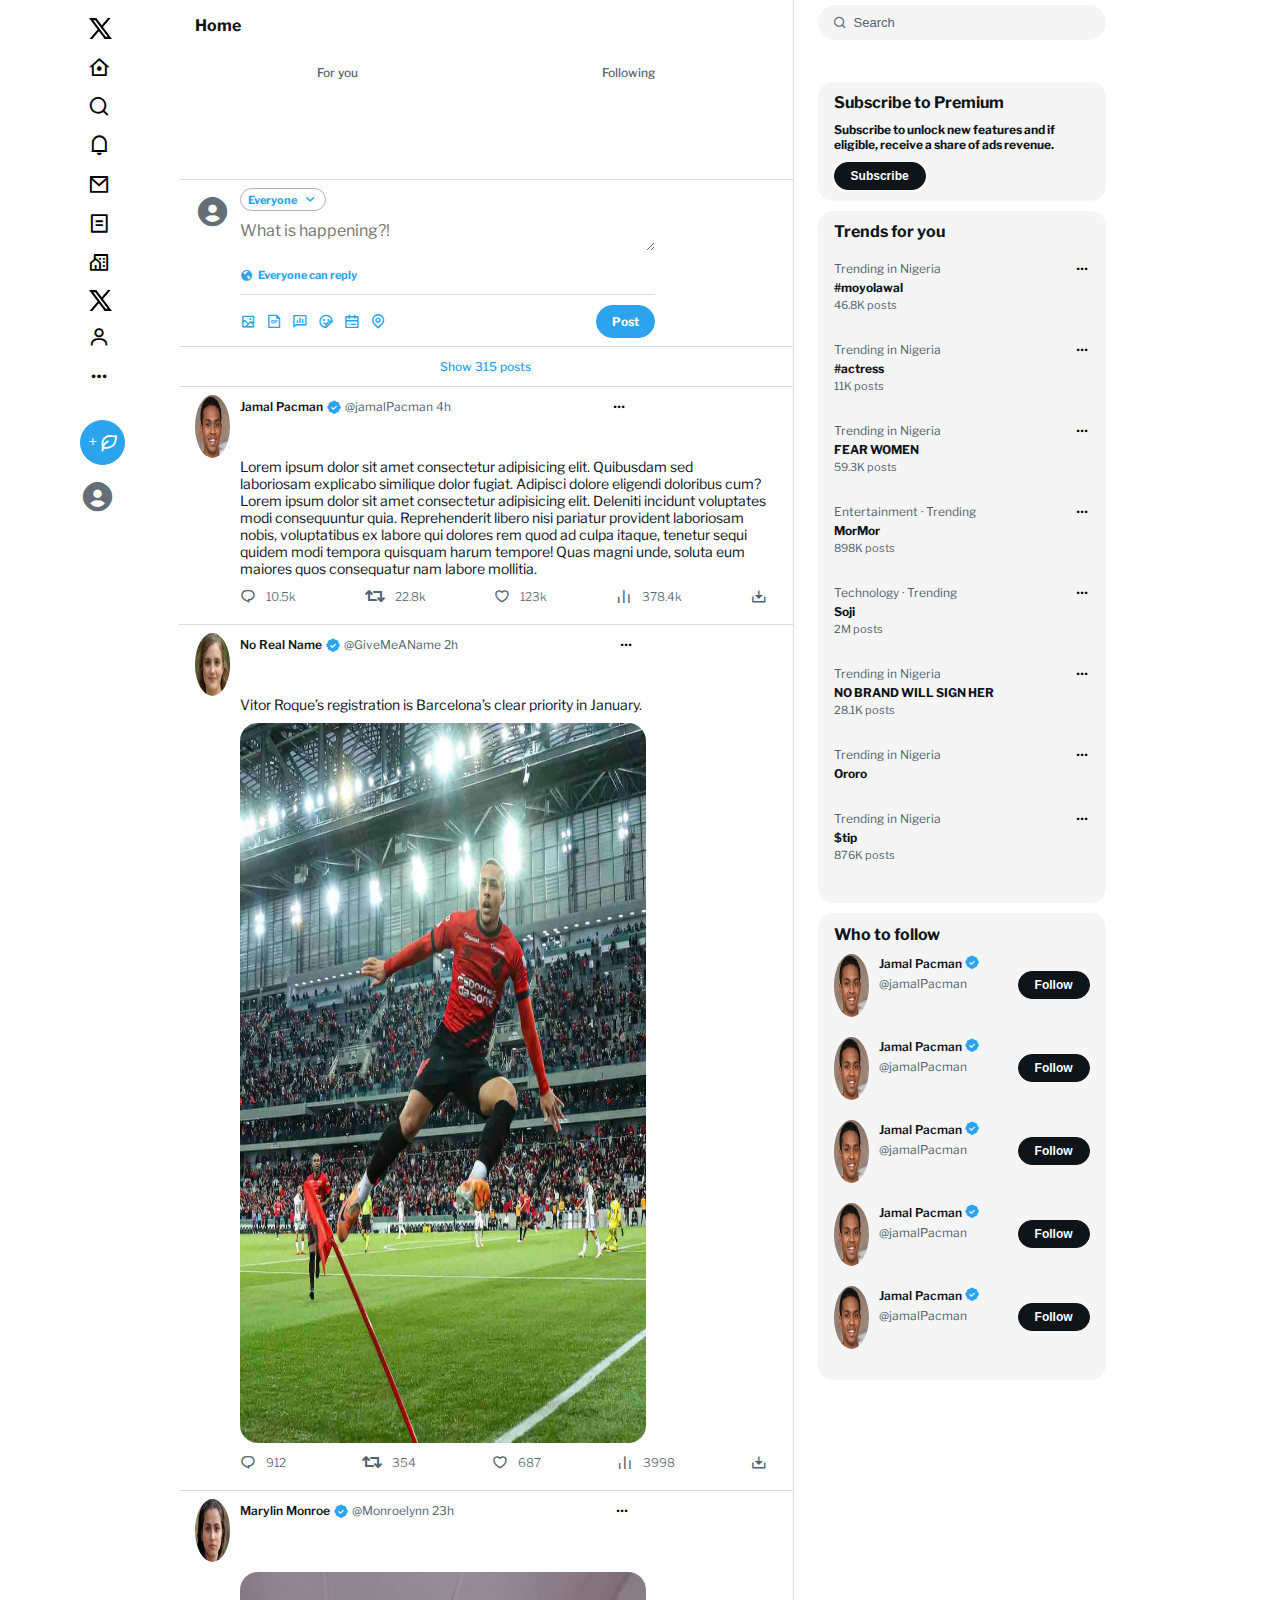
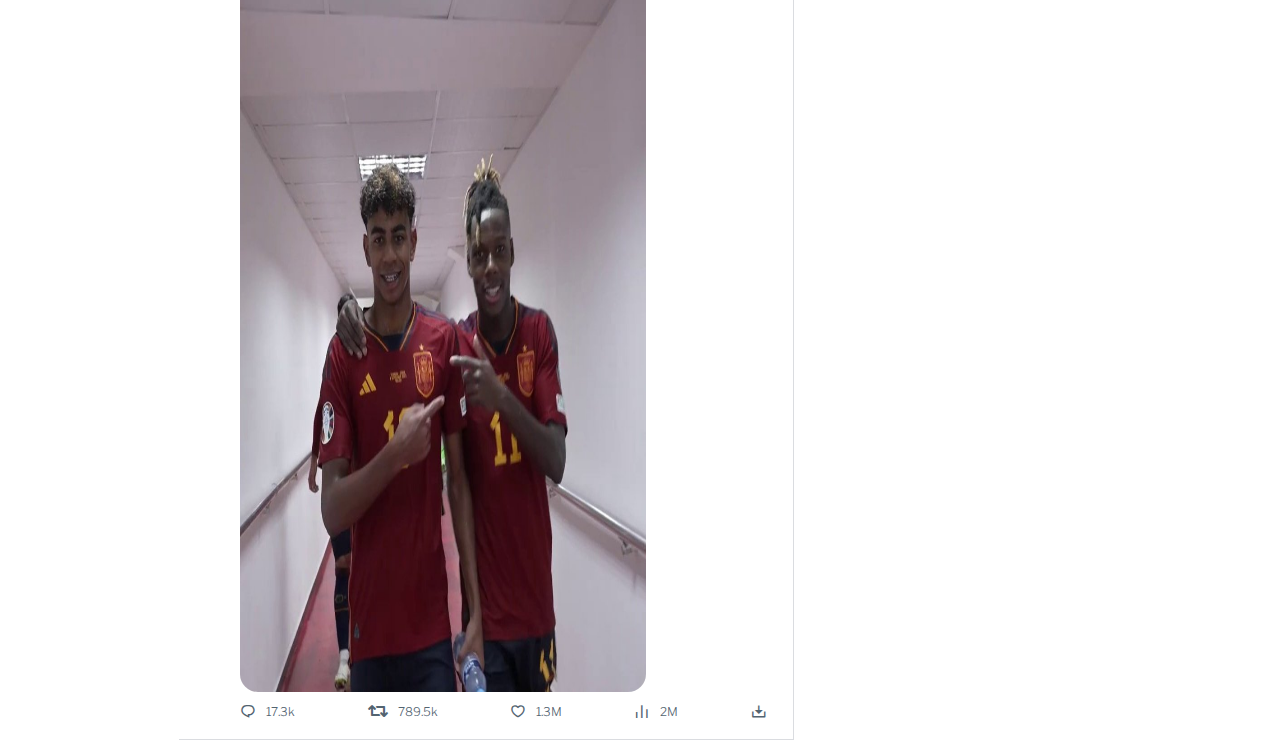
==== homePage.html @ 79a2a7fb "Thirteenth Commit." ====
<!DOCTYPE html>
<html lang="en">
<head>
    <meta charset="UTF-8">
    <meta name="viewport" content="width=device-width, initial-scale=1.0">
    <link rel="stylesheet" href="/css/remixicon.css">
    <link rel="stylesheet" href="/css/homePageStyle.css">
    <link href='https://unpkg.com/boxicons@2.1.4/css/boxicons.min.css' rel='stylesheet'>
    <link rel="stylesheet" href="https://cdnjs.cloudflare.com/ajax/libs/font-awesome/5.15.3/css/all.min.css">
    <title>X Home Page</title>
</head>
<body>
    <div class="homepage">
        <!-- Section 1: Sidebar -->
        <div class="sidebar-container">
            <div class="sidebar-content">
                <div class="sidebar-item" id="x-svg"><svg xmlns="http://www.w3.org/2000/svg" viewBox="0 0 24 24"><path d="M8 2H1L9.26086 13.0145L1.44995 21.9999H4.09998L10.4883 14.651L16 22H23L14.3917 10.5223L21.8001 2H19.1501L13.1643 8.88578L8 2ZM17 20L5 4H7L19 20H17Z"></path></svg></div>
                <div class="sidebar-item"><i class="ri-home-7-line"></i></div>
                <div class="sidebar-item"><i class="ri-search-line"></i></div>
                <div class="sidebar-item"><i class="ri-notification-4-line"></i></div>
                <div class="sidebar-item"><i class="ri-mail-line"></i></div>
                <div class="sidebar-item"><i class="ri-bill-line"></i></div>
                <div class="sidebar-item"><i class="ri-community-line"></i></div>
                <div class="sidebar-item" id="x-svg"><svg xmlns="http://www.w3.org/2000/svg" viewBox="0 0 24 24"><path d="M8 2H1L9.26086 13.0145L1.44995 21.9999H4.09998L10.4883 14.651L16 22H23L14.3917 10.5223L21.8001 2H19.1501L13.1643 8.88578L8 2ZM17 20L5 4H7L19 20H17Z"></path></svg></div>
                <div class="sidebar-item"><i class='bx bx-user'></i></div>
                <div class="sidebar-item"><i class='bx bx-dots-horizontal-rounded'></i></div>
            </div>
            <div class="sidebar-content-ii">
                <div id="x-tweet-icon" class="sidebar-item"><i class="ri-add-line"></i><i class="ri-leaf-line"></i></div>
                <div id="account-circle-line" class="sidebar-item"><i class='bx bxs-user-circle'></i></div>
            </div>
        </div>

        <!-- Section 2: Main Content -->
        <div class="main-content-container">
           
            <nav class="main-content-navbar">
                <div class="nav-home-text">Home</div>
                <div class="nav-two-head-options">
                    <span class="feed-option">For you</span>
                    <span class="feed-option">Following</span>
                </div>
            </nav>

            <div class="whats-happening-container">
                <div class="w-h-account-circle" id="account-circle-line"><i class='bx bxs-user-circle'></i></div>
                <div class="post-container">
                    <div class="audience-selection-container"><span class="bold-blue-text">Everyone</span><span><i class="ri-arrow-down-s-line"></i></span></div>
                    <div>
                        <label for="text"></label>
                        <textarea id="post-desk" name="post" rows="2" cols="50" placeholder="What is happening?!"></textarea>
                    </div>
                    <div class="globe-and-text"><span><i class="ri-earth-fill"></i></span><span class="bold-blue-text">Everyone can reply</span></div>
                    <div class="x-axis-line"></div>
                    <div class="icons-post-btn-container">
                        <div class="post-icon-wrapper">
                            <span><i class="ri-image-2-line"></i></span>
                            <span><i class="ri-file-gif-line"></i></span>
                            <span><i class="ri-chat-poll-line"></i></span>
                            <span><i class="ri-emoji-sticker-line"></i></span>
                            <span><i class="ri-calendar-todo-line"></i></span>
                            <span><i class="ri-map-pin-line"></i></span>
                        </div>
                        <div><button class="post-btn">Post</button></div>
                    </div>
                </div>
            </div>

            <div class="unseen-post">Show <span>315</span> posts</div>

            <div class="full-post-container">

                <div class="user-handle-container">

                <div class="x-dp-wrapper"><img class="x-dp" src="/images/x-dp.jpg" alt=""></div>

                <div class="acct-opt-and-post-container">
                    <div class="acct-option-holder">
                    <div class="user-acct-details">
                        <span class="user-display-name">Jamal Pacman</span>
                        <span><i class='bx bxs-badge-check'></i></span>
                        <span class="usernamne">@jamalPacman</span>
                        <!-- <span class="dot">.</span> -->
                        <span class="post-time">4h</span>
                    </div>
                <div class="tweet-opt-icon"><i class='bx bx-dots-horizontal-rounded'></i></div>
                    </div>
                </div>
            </div>
            
            <div class="tweet-post-like-comm-share-container">
            <div class="tweeted-post">Lorem ipsum dolor sit amet consectetur adipisicing elit. Quibusdam sed laboriosam explicabo similique dolor fugiat. Adipisci dolore eligendi doloribus cum? Lorem ipsum dolor sit amet consectetur adipisicing elit. Deleniti incidunt voluptates modi consequuntur quia. Reprehenderit libero nisi pariatur provident laboriosam nobis, voluptatibus ex labore qui dolores rem quod ad culpa itaque, tenetur sequi quidem modi tempora quisquam harum tempore! Quas magni unde, soluta eum maiores quos consequatur nam labore mollitia.</div>

            <div class="tweet-like-comm-share">
                <div class="individial-icon-numb-wrapper">
                    <span class="post-icon"><i class="ri-chat-1-line"></i></span>
                    <span class="post-numb">10.5k</span>
                </div>
                <div class="individial-icon-numb-wrapper">
                    <span class="post-icon"><i class="fas fa-retweet"></i></span>
                    <span class="post-numb">22.8k</span>
                </div>
                <div class="individial-icon-numb-wrapper">
                    <span class="post-icon"><i class="ri-heart-3-line"></i></span>
                    <span class="post-numb">123k</span>
                </div>
                <div class="individial-icon-numb-wrapper">
                    <span><i class="ri-bar-chart-line"></i></span>
                    <span class="post-numb">378.4k</span>
                </div>
                <div class="individial-icon-numb-wrapper"><i id="share-icon" class="ri-download-2-line"></i></div>
            </div>
            
        </div>
            </div>

            <div class="full-post-container">

                <div class="user-handle-container">

                <div class="x-dp-wrapper"><img class="x-dp" src="/images/x-dp-2.jpg" alt=""></div>

                <div class="acct-opt-and-post-container">
                    <div class="acct-option-holder">
                    <div class="user-acct-details">
                        <span class="user-display-name">No Real Name</span>
                        <span><i class='bx bxs-badge-check'></i></span>
                        <span class="usernamne">@GiveMeAName</span>
                        <!-- <span class="dot">.</span> -->
                        <span class="post-time">2h</span>
                    </div>
                    <div class="tweet-opt-icon"><i class='bx bx-dots-horizontal-rounded'></i></div>
                    </div>
                </div>
            </div>
            
            <div class="tweet-post-like-comm-share-container">
            <div class="tweeted-post">
                <div class="tweeted-post">Vitor Roque’s registration is Barcelona’s clear priority in January. </div>
                <div class="tweet-img-container"><img class="tweet-image" src="/images/full-x-post-image-2.jpg" alt=""></div>
            </div>

            <div class="tweet-like-comm-share">
                <div class="individial-icon-numb-wrapper">
                    <span class="post-icon"><i class="ri-chat-1-line"></i></span>
                    <span class="post-numb">912</span>
                </div>
                <div class="individial-icon-numb-wrapper">
                    <span class="post-icon"><i class="fas fa-retweet"></i></span>
                    <span class="post-numb">354</span>
                </div>
                <div class="individial-icon-numb-wrapper">
                    <span class="post-icon"><i class="ri-heart-3-line"></i></span>
                    <span class="post-numb">687</span>
                </div>
                <div class="individial-icon-numb-wrapper">
                    <span><i class="ri-bar-chart-line"></i></span>
                    <span class="post-numb">3998</span>
                </div>
                <div class="individial-icon-numb-wrapper"><i id="share-icon" class="ri-download-2-line"></i></div>
            </div>
            
        </div>
            </div>

            <div class="full-post-container">

                <div class="user-handle-container">

                <div class="x-dp-wrapper"><img class="x-dp" src="/images/x-dp-3.jpg" alt=""></div>

                <div class="acct-opt-and-post-container">
                    <div class="acct-option-holder">
                    <div class="user-acct-details">
                        <span class="user-display-name">Marylin Monroe</span>
                        <span><i class='bx bxs-badge-check'></i></span>
                        <span class="usernamne">@Monroelynn</span>
                        <!-- <span class="dot">.</span> -->
                        <span class="post-time">23h</span>
                    </div>
                    <div class="tweet-opt-icon"><i class='bx bx-dots-horizontal-rounded'></i></div>
                    </div>
                </div>
            </div>
            
            <div class="tweet-post-like-comm-share-container">
            <div class="tweeted-post">
                <div class="tweeted-post"></div>
                <div class="tweet-img-container"><img class="tweet-image" src="/images/full-x-post-image-3.jpg" alt=""></div>
            </div>

            <div class="tweet-like-comm-share">
                <div class="individial-icon-numb-wrapper">
                    <span class="post-icon"><i class="ri-chat-1-line"></i></span>
                    <span class="post-numb">17.3k</span>
                </div>
                <div class="individial-icon-numb-wrapper">
                    <span class="post-icon"><i class="fas fa-retweet"></i></span>
                    <span class="post-numb">789.5k</span>
                </div>
                <div class="individial-icon-numb-wrapper">
                    <span class="post-icon"><i class="ri-heart-3-line"></i></span>
                    <span class="post-numb">1.3M</span>
                </div>
                <div class="individial-icon-numb-wrapper">
                    <span><i class="ri-bar-chart-line"></i></span>
                    <span class="post-numb">2M</span>
                </div>
                <div class="individial-icon-numb-wrapper"><i id="share-icon" class="ri-download-2-line"></i></div>
            </div>
            
        </div>
            </div>

        </div>


        <!-- Section 3: Right Sidebar-->
        <div class="right-sidebar">
            <div class="right-sidebar-navbar">
                <div class="search">
                <form action="" class="search-bar">
                  <button class="search-btn-icon" type="submit"><i class="ri-search-line"></i></button>
                  <input type="text" placeholder="Search" name="q" />
                </form>
              </div>
            </div>

            <div class="sub-ad-container">
                <div class="bold-sub-head">Subscribe to Premium</div>
                <div class="sub-note">Subscribe to unlock new features and if eligible, receive a share of ads revenue.</div>
                <div><button class="sub-btn">Subscribe</button></div>
            </div>

            <div class="trend-table-container">
                <div class="trend-bold-text">Trends for you</div>
                
                <div class="diff-trend-wrapper">
                    <div class="trending-country-and-opt">
                        <div class="trending-country">Trending in Nigeria</div>
                        <div class="trend-option-bar"><i class='bx bx-dots-horizontal-rounded'></i></div>
                    </div>
                    <div class="trend-title">#moyolawal</div>
                    <div class="trend-post-numb">46.8K posts</div>
                </div>



                <div class="diff-trend-wrapper">
                    <div class="trending-country-and-opt">
                        <div class="trending-country">Trending in Nigeria</div>
                        <div class="trend-option-bar"><i class='bx bx-dots-horizontal-rounded'></i></div>
                    </div>
                    <div class="trend-title">#actress</div>
                    <div class="trend-post-numb">11K posts</div>
                </div>



                <div class="diff-trend-wrapper">
                    <div class="trending-country-and-opt">
                        <div class="trending-country">Trending in Nigeria</div>
                        <div class="trend-option-bar"><i class='bx bx-dots-horizontal-rounded'></i></div>
                    </div>
                    <div class="trend-title">FEAR WOMEN</div>
                    <div class="trend-post-numb">59.3K posts</div>
                </div>


                <div class="diff-trend-wrapper">
                    <div class="trending-country-and-opt">
                        <div class="trending-country">Entertainment · Trending</div>
                        <div class="trend-option-bar"><i class='bx bx-dots-horizontal-rounded'></i></div>
                    </div>
                    <div class="trend-title">MorMor</div>
                    <div class="trend-post-numb">898K posts</div>
                </div>



                <div class="diff-trend-wrapper">
                    <div class="trending-country-and-opt">
                        <div class="trending-country">Technology · Trending</div>
                        <div class="trend-option-bar"><i class='bx bx-dots-horizontal-rounded'></i></div>
                    </div>
                    <div class="trend-title">Soji</div>
                    <div class="trend-post-numb">2M posts</div>
                </div>


                <div class="diff-trend-wrapper">
                    <div class="trending-country-and-opt">
                        <div class="trending-country">Trending in Nigeria</div>
                        <div class="trend-option-bar"><i class='bx bx-dots-horizontal-rounded'></i></div>
                    </div>
                    <div class="trend-title">NO BRAND WILL SIGN HER</div>
                    <div class="trend-post-numb">28.1K posts</div>
                </div>


                <div class="diff-trend-wrapper">
                    <div class="trending-country-and-opt">
                        <div class="trending-country">Trending in Nigeria</div>
                        <div class="trend-option-bar"><i class='bx bx-dots-horizontal-rounded'></i></div>
                    </div>
                    <div class="trend-title">Ororo</div>
                    <div class="trend-post-numb"></div>
                </div>


                <div class="diff-trend-wrapper">
                    <div class="trending-country-and-opt">
                        <div class="trending-country">Trending in Nigeria</div>
                        <div class="trend-option-bar"><i class='bx bx-dots-horizontal-rounded'></i></div>
                    </div>
                    <div class="trend-title">$tip</div>
                    <div class="trend-post-numb">876K posts</div>
                </div>
            </div>

            <div class="account-to-follow-container">
                <div class="who-to-follow-bold-text">Who to follow</div>
                
                <div class="account-follow-btn-container">
                <div class="img-acct-container">
                    <div class="x-dp-wrapper"><img class="x-dp" src="/images/x-dp.jpg" alt=""></div>
                    <div>
                    <div class="username-and-badge"><span class="user-display-name">Jamal Pacman</span><span><i class='bx bxs-badge-check'></i></span></div>
                    <div><span class="usernamne">@jamalPacman</span></div>
                    </div>
                </div>
                <div><button class="sub-btn">Follow</button></div>
            </div>


            <div class="account-follow-btn-container">
                <div class="img-acct-container">
                    <div class="x-dp-wrapper"><img class="x-dp" src="/images/x-dp.jpg" alt=""></div>
                    <div>
                    <div class="username-and-badge"><span class="user-display-name">Jamal Pacman</span><span><i class='bx bxs-badge-check'></i></span></div>
                    <div><span class="usernamne">@jamalPacman</span></div>
                    </div>
                </div>
                <div><button class="sub-btn">Follow</button></div>
            </div>

            <div class="account-follow-btn-container">
                <div class="img-acct-container">
                    <div class="x-dp-wrapper"><img class="x-dp" src="/images/x-dp.jpg" alt=""></div>
                    <div>
                    <div class="username-and-badge"><span class="user-display-name">Jamal Pacman</span><span><i class='bx bxs-badge-check'></i></span></div>
                    <div><span class="usernamne">@jamalPacman</span></div>
                    </div>
                </div>
                <div><button class="sub-btn">Follow</button></div>
            </div>

            <div class="account-follow-btn-container">
                <div class="img-acct-container">
                    <div class="x-dp-wrapper"><img class="x-dp" src="/images/x-dp.jpg" alt=""></div>
                    <div>
                    <div class="username-and-badge"><span class="user-display-name">Jamal Pacman</span><span><i class='bx bxs-badge-check'></i></span></div>
                    <div><span class="usernamne">@jamalPacman</span></div>
                    </div>
                </div>
                <div><button class="sub-btn">Follow</button></div>
            </div>

            <div class="account-follow-btn-container">
                <div class="img-acct-container">
                    <div class="x-dp-wrapper"><img class="x-dp" src="/images/x-dp.jpg" alt=""></div>
                    <div>
                    <div class="username-and-badge"><span class="user-display-name">Jamal Pacman</span><span><i class='bx bxs-badge-check'></i></span></div>
                    <div><span class="usernamne">@jamalPacman</span></div>
                    </div>
                </div>
                <div><button class="sub-btn">Follow</button></div>
            </div>
            </div>
            
        </div>
    </div>





    <script src="/app.js"></script>
</body>
</html>
---- css/homePageStyle.css ----
@import url("https://fonts.googleapis.com/css2?family=Libre+Franklin:wght@100;200;300;400;500;600;700;800;900&display=swap");

* {
  margin: 0;
  padding: 0;
  box-sizing: border-box;
}

.homepage {
  font-family: "Libre Franklin", sans-serif;
  display: flex;
}

.sidebar-container {
  width: 14%;
  overflow-y: scroll;
  background-color: #ffffff;
  color: #fff;
  height: 100vh;
}

.sidebar-content {
  padding: 1em 0.5em 1em 5.5em;
}

.sidebar-item {
  cursor: pointer;
  font-size: 22px;
  margin-bottom: 13px;
  color: #000000;
}

#x-svg {
  width: 25px;
  height: 25px;
}

#x-tweet-icon {
  display: flex;
  align-items: center;
  justify-content: center;
  border: 1px solid #2ba3ed;
  background-color: #2ba3ed;
  padding: 8px;
  border-radius: 50%;
  width: 45px;
  height: 45px;
  color: #ffffff;
  font-size: 20px;
}

.ri-add-line {
  font-size: 12px;
}

#account-circle-line {
  font-size: 35px;
  color: #646e76;
}

.sidebar-content-ii {
  padding: 0 1.5em 1em 5em;
}

.main-content-container {
  width: 48%;
  flex-grow: 1;
  background-color: #ffffff;
  border-right: 1px solid #dadce0;
}

/* .main-content-scroll {
    height: 100%;
    overflow-y: scroll; 
} */

.main-content-navbar {
  font-family: "Libre Franklin", sans-serif;
  height: 20vh;
  border-bottom: 1px solid #dadce0;
  padding: 1em 1em 0 1em;
}

.nav-home-text {
  cursor: pointer;
  font-size: 16px;
  font-weight: 700;
  color: #0f1419;
  margin-bottom: 30px;
}

.nav-two-head-options {
  display: flex;
  justify-content: space-around;
  font-weight: 500;
  font-size: 12px;
  color: #536471;
}

.feed-option {
  transition: all 0.3s ease;
}

.feed-option:hover {
  color: #0f1419;
  font-weight: 800;
  cursor: pointer;
  text-decoration: underline;
  text-decoration-color: #2ba3ed;
  text-decoration-thickness: 2.5px;
  text-underline-offset: 15px;
  transform: scale(1);
}

.whats-happening-container {
  display: flex;
  gap: 10px;
  padding: 0.5em 1em;
  border-bottom: 1px solid #dadce0;
}

.w-h-account-circle {
  margin-top: 5px;
}

.audience-selection-container {
  cursor: pointer;
  display: flex;
  gap: 5px;
  align-items: center;
  border: 1px solid #aeb0b4;
  border-radius: 20px;
  padding: 1px 7px;
  width: fit-content;
  color: #2ba3ed;
}

.bold-blue-text {
  font-family: "Libre Franklin", sans-serif;
  font-weight: 700;
  font-size: 11px;
  color: #2ba3ed;
}

.ri-earth-fill {
  font-size: 13px;
  color: #2ba3ed;
}

.globe-and-text {
  display: flex;
  align-items: center;
  gap: 5px;
}

.x-axis-line {
  width: 100%;
  height: 0.5px;
  background-color: #dadce0;
}

.post-container {
  display: flex;
  flex-direction: column;
  gap: 10px;
}

#post-desk {
  border: none;
}

#post-desk::placeholder {
  font-family: "Libre Franklin", sans-serif;
  font-size: 16px;
  font-weight: 400;
}

#post-desk:focus {
  outline: none;
}

.icons-post-btn-container {
  display: flex;
  justify-content: space-between;
  align-items: center;
}

.post-btn {
  cursor: pointer;
  font-family: "Libre Franklin", sans-serif;
  font-weight: 700;
  font-size: 12px;
  padding: 8px 15px;
  color: #ffffff;
  background-color: #2ba3ed;
  border: 1px solid #2ba3ed;
  border-radius: 20px;
}

.post-icon-wrapper {
  display: flex;
  gap: 10px;
}

.post-icon-wrapper > span {
  cursor: pointer;
  font-size: 16px;
  color: #2ba3ed;
}

.unseen-post {
  cursor: pointer;
  color: #2ba3ed;
  font-weight: 500;
  font-size: 12px;
  text-align: center;
  padding: 12px 0;
  border-bottom: 1px solid #dadce0;
}

.full-post-container {
  padding: 0.5em 1em;
  border-bottom: 1px solid #dadce0;
}

.x-dp-wrapper {
  width: 35px;
  height: 7vh;
}

.x-dp {
  border-radius: 50%;
  width: 100%;
  height: 100%;
}

.user-handle-container {
  display: flex;
  gap: 10px;
}

.acct-option-holder {
  padding-top: 4px;
  /* display: grid;
    grid-template-columns: auto 1fr; */
  display: flex;
  /* justify-content: space-between; */
  gap: 160px;
}

/* .tweet-opt-icon {
    text-align: end;
} */

.user-acct-details {
  display: flex;
  gap: 3px;
}

.user-display-name {
  cursor: pointer;
  font-weight: 600;
  font-size: 12px;
  color: #0f1419;
}
.bx {
  cursor: pointer;
}

.bxs-badge-check {
  color: #2ba3ed;
}

.usernamne {
  cursor: pointer;
  font-weight: 400;
  font-size: 12px;
  color: #536471;
}

.post-time {
  font-weight: 400;
  font-size: 12px;
  color: #536471;
}

.tweeted-post {
  cursor: pointer;
  font-size: 14px;
  color: #0f1419;
  margin-bottom: 10px;
}

.tweet-post-like-comm-share-container {
  margin: 0 10px 10px 45px;
}

.tweet-like-comm-share {
  display: flex;
  justify-content: space-between;
  color: #536471;
}

.individial-icon-numb-wrapper {
  display: flex;
  gap: 10px;
  align-items: center;
  font-weight: 300;
}

.post-icon {
  cursor: pointer;
}

.post-numb {
  font-size: 12px;
  cursor: pointer;
}

#share-icon {
  cursor: pointer;
}

.tweet-img-container {
  width: 29em;
  height: 80vh;
}

.tweet-image {
  border-radius: 18px;
  width: 100%;
  height: 100%;
}

.right-sidebar {
  width: 38%;
  background-color: #ffffff;
  padding: 0 2.2em 0 1.5em;
}

.right-sidebar-navbar {
  margin: 0.3em 0;
  height: 8vh;
}

.search-bar {
  display: flex;
  padding-left: 15px;
  width: 18em;
  height: 35px;
  border-radius: 20px;
  background-color: rgba(209, 207, 207, 0.208);
}

.search-bar input {
  background: transparent;
  border: 0;
  outline: none;
  padding: 5px 8px;
  font-size: 13px;
  color: #000000;
}

.search-btn-icon {
  background-color: transparent;
  color: #536471;
}

.search-bar input::placeholder {
  color: #536471;
  font-size: 13px;
}

.search-bar button {
  cursor: pointer;
  border: 0;
}

.sub-ad-container {
  width: 18em;
  padding: 0.7em 1em;
  background-color: rgba(209, 207, 207, 0.208);
  border-radius: 15px;
  margin-bottom: 10px;
}

.bold-sub-head {
  color: #0f1419;
  font-weight: 700;
  font-size: 16px;
  margin-bottom: 10px;
}

.sub-note {
  color: #0f1419;
  font-weight: 700;
  font-size: 12px;
  margin-bottom: 10px;
}

.sub-btn {
  background-color: #0f1419;
  color: #ffffff;
  font-weight: 700;
  font-size: 12px;
  padding: 6px 16px;
  border: 1px solid #0f1419;
  border-radius: 20px;
}

.trend-table-container {
  width: 18em;
  padding: 0.7em 1em;
  background-color: rgba(209, 207, 207, 0.208);
  border-radius: 15px;
  margin-bottom: 10px;
}

.diff-trend-wrapper {
  margin-bottom: 30px;
  cursor: pointer;
}

.trend-bold-text {
  color: #0f1419;
  font-weight: 700;
  font-size: 16px;
  margin-bottom: 20px;
}

.trending-country-and-opt {
  display: flex;
  justify-content: space-between;
}

.trending-country {
  font-weight: 400;
  font-size: 12px;
  color: #536471;
}

.trend-post-numb {
  font-size: 11px;
  color: #536471;
}

.trend-title {
  color: #0f1419;
  font-weight: 700;
  font-size: 12px;
  margin-bottom: 3px;
}

.account-to-follow-container {
  width: 18em;
  padding: 0.7em 1em;
  background-color: rgba(209, 207, 207, 0.208);
  border-radius: 15px;
  margin-bottom: 10px;
}

.who-to-follow-bold-text {
  color: #0f1419;
  font-weight: 700;
  font-size: 16px;
  margin-bottom: 10px;
}

.username-and-badge {
  display: flex;
  gap: 2px;
  align-items: center;
}

.img-acct-container {
  display: flex;
  gap: 10px;
}

.account-follow-btn-container {
  display: flex;
  justify-content: space-between;
  align-items: center;
  margin-bottom: 20px;
}

/* font-family: 'Libre Franklin', sans-serif; */
/* #dadce0 */
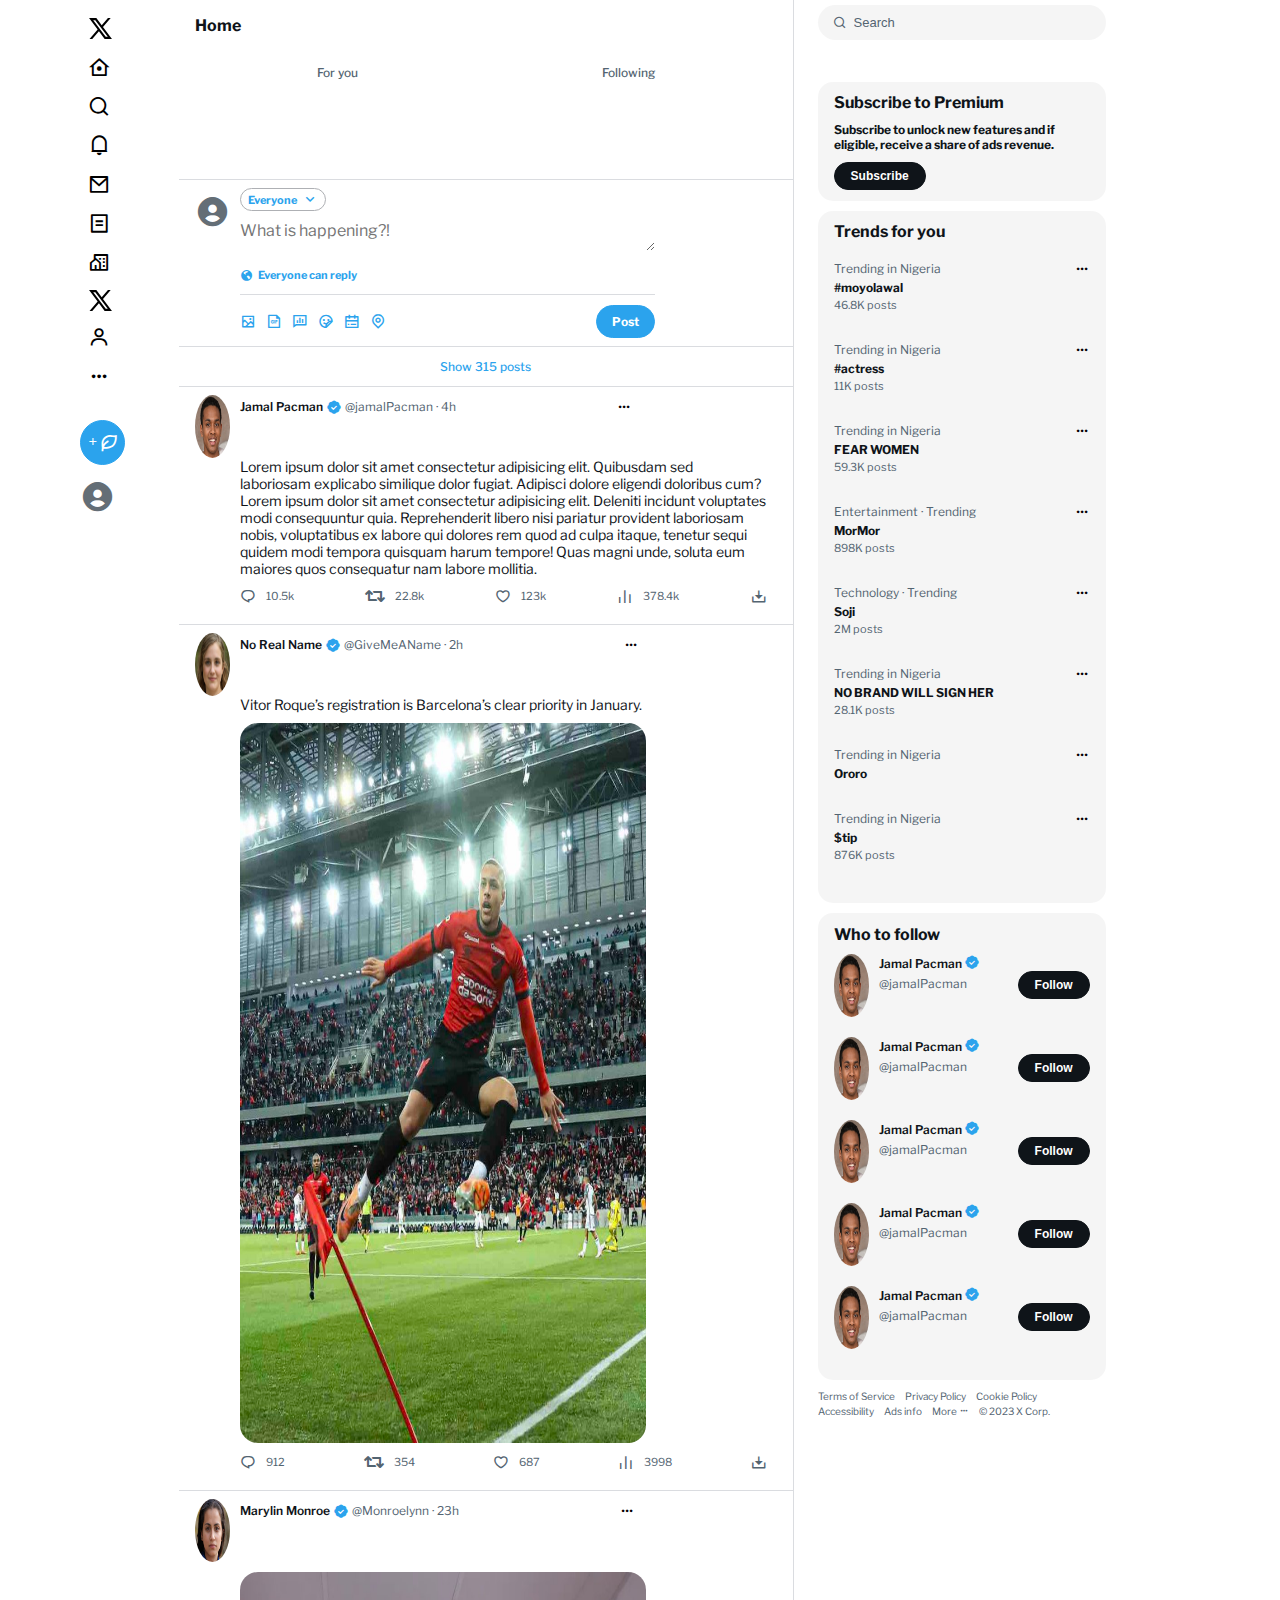
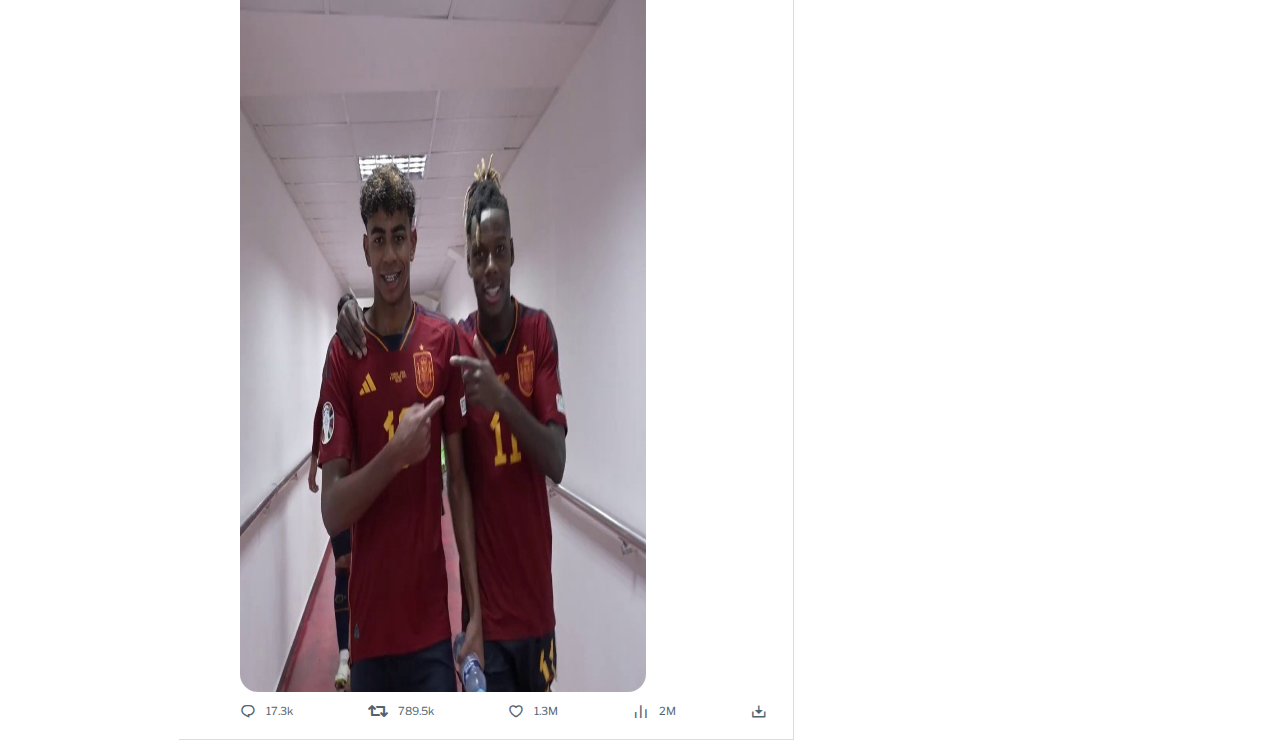
==== commit ab84a98d: "Terms and Conditions Commit." ====
--- a/homePage.html
+++ b/homePage.html
@@ -81,7 +81,7 @@
                         <span><i class='bx bxs-badge-check'></i></span>
                         <span class="usernamne">@jamalPacman</span>
                         <!-- <span class="dot">.</span> -->
-                        <span class="post-time">4h</span>
+                        <span class="post-time"> · 4h</span>
                     </div>
                 <div class="tweet-opt-icon"><i class='bx bx-dots-horizontal-rounded'></i></div>
                     </div>
@@ -127,7 +127,7 @@
                         <span><i class='bx bxs-badge-check'></i></span>
                         <span class="usernamne">@GiveMeAName</span>
                         <!-- <span class="dot">.</span> -->
-                        <span class="post-time">2h</span>
+                        <span class="post-time"> · 2h</span>
                     </div>
                     <div class="tweet-opt-icon"><i class='bx bx-dots-horizontal-rounded'></i></div>
                     </div>
@@ -176,7 +176,7 @@
                         <span><i class='bx bxs-badge-check'></i></span>
                         <span class="usernamne">@Monroelynn</span>
                         <!-- <span class="dot">.</span> -->
-                        <span class="post-time">23h</span>
+                        <span class="post-time"> · 23h</span>
                     </div>
                     <div class="tweet-opt-icon"><i class='bx bx-dots-horizontal-rounded'></i></div>
                     </div>
@@ -378,6 +378,19 @@
             </div>
             </div>
             
+            <div class="terms-services-container">
+                <div class="policies-wrapper">
+                    <span>Terms of Service</span>
+                    <span>Privacy Policy</span>
+                    <span>Cookie Policy</span>
+                </div>
+                <div class="policies-wrapper">
+                    <span>Accessibility</span>
+                    <span>Ads info</span>
+                    <span class="more-icon-link">More <i class='bx bx-dots-horizontal-rounded'></i></span>
+                    <span>© 2023 X Corp.</span>
+                </div>
+            </div>
         </div>
     </div>
 
--- a/css/homePageStyle.css
+++ b/css/homePageStyle.css
@@ -313,7 +313,8 @@
 }
 
 .post-numb {
-  font-size: 12px;
+  font-weight: 400;
+  font-size: 11px;
   cursor: pointer;
 }
 
@@ -484,5 +485,24 @@
   margin-bottom: 20px;
 }
 
+.terms-services-container {
+    font-weight: 400;
+    font-size: 10px;
+    color: #536471;
+    display: flex;
+    flex-direction: column;
+    gap: 3px;
+}
+
+.policies-wrapper {
+    display: flex;
+    gap: 10px;
+}
+
+.more-icon-link {
+    display: flex;
+    align-items: center;
+    gap: 2px;
+}
 /* font-family: 'Libre Franklin', sans-serif; */
 /* #dadce0 */
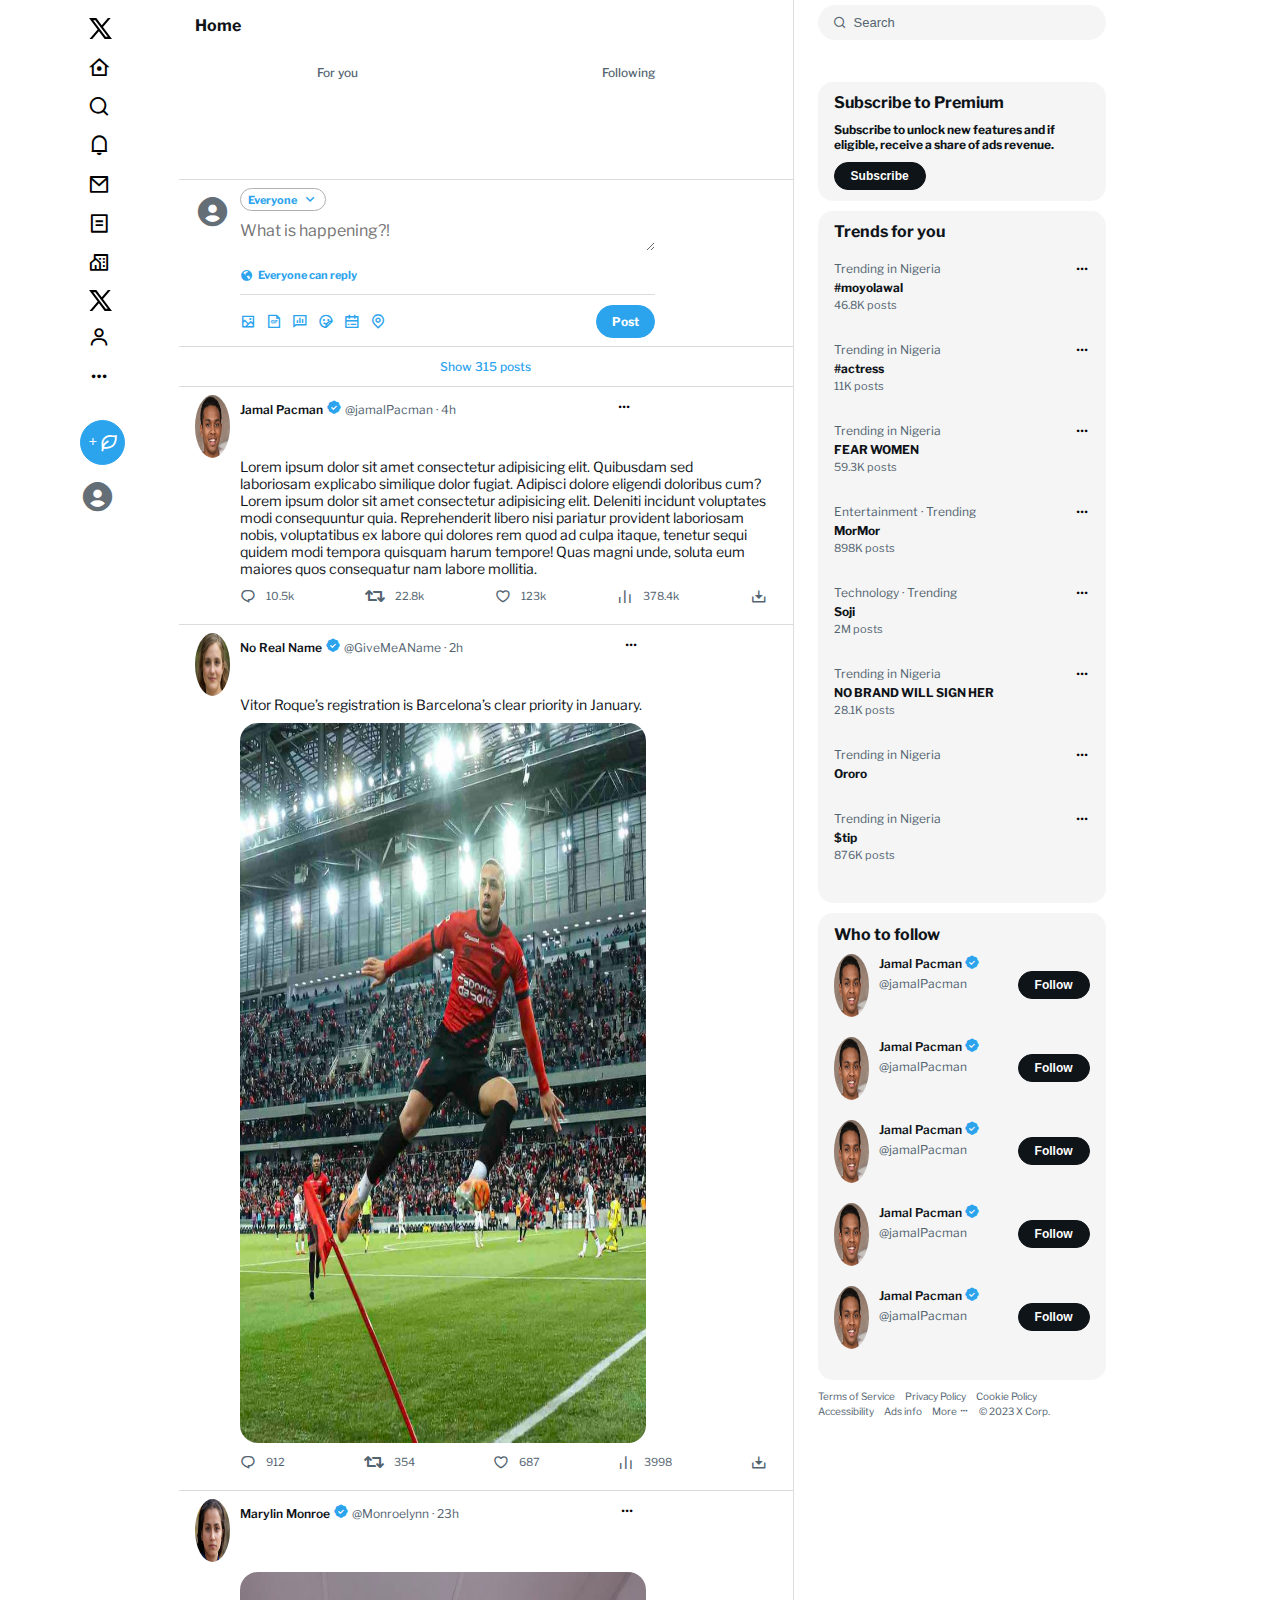
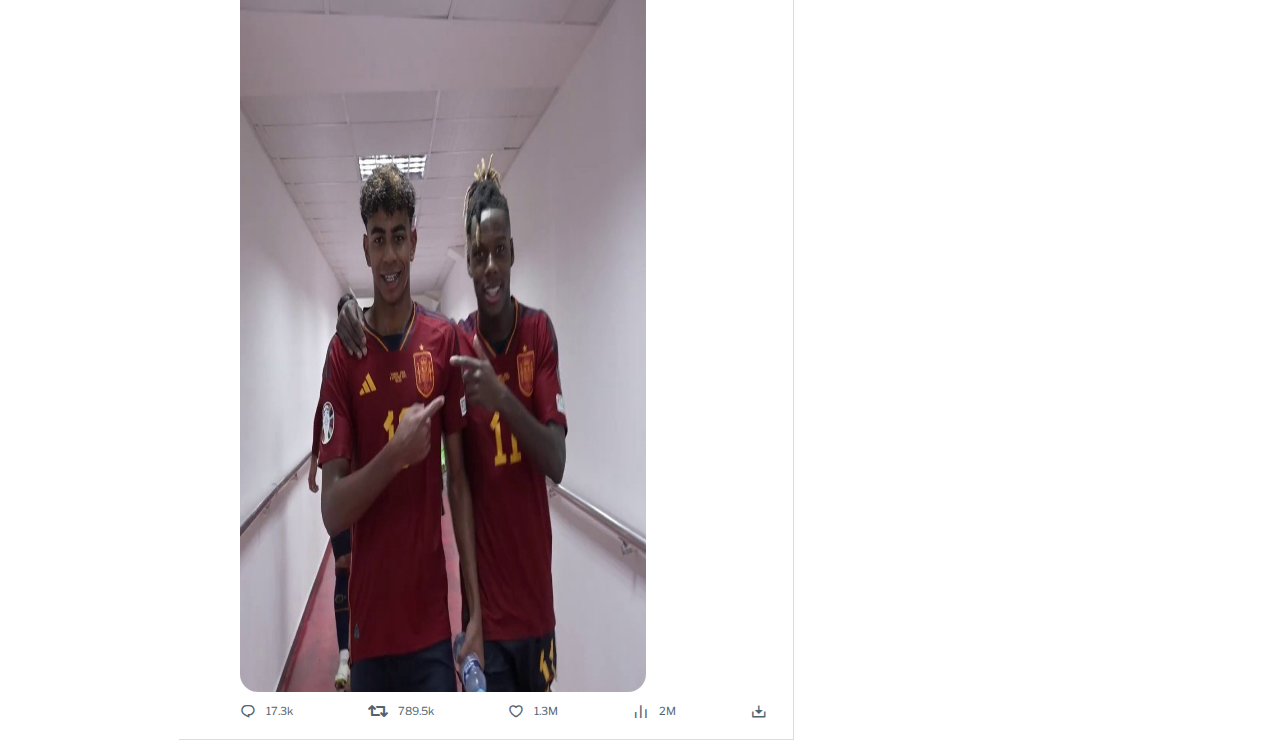
==== commit 200c292c: "MQ's Commit." ====
--- a/homePage.html
+++ b/homePage.html
@@ -1,403 +1,519 @@
 <!DOCTYPE html>
 <html lang="en">
-<head>
-    <meta charset="UTF-8">
-    <meta name="viewport" content="width=device-width, initial-scale=1.0">
-    <link rel="stylesheet" href="/css/remixicon.css">
-    <link rel="stylesheet" href="/css/homePageStyle.css">
-    <link href='https://unpkg.com/boxicons@2.1.4/css/boxicons.min.css' rel='stylesheet'>
-    <link rel="stylesheet" href="https://cdnjs.cloudflare.com/ajax/libs/font-awesome/5.15.3/css/all.min.css">
+  <head>
+    <meta charset="UTF-8" />
+    <meta name="viewport" content="width=device-width, initial-scale=1.0" />
+    <link rel="stylesheet" href="/css/remixicon.css" />
+    <link rel="stylesheet" href="/css/homePageStyle.css" />
+    <link
+      href="https://unpkg.com/boxicons@2.1.4/css/boxicons.min.css"
+      rel="stylesheet"
+    />
+    <link
+      rel="stylesheet"
+      href="https://cdnjs.cloudflare.com/ajax/libs/font-awesome/5.15.3/css/all.min.css"
+    />
     <title>X Home Page</title>
-</head>
-<body>
+  </head>
+  <body>
     <div class="homepage">
-        <!-- Section 1: Sidebar -->
-        <div class="sidebar-container">
-            <div class="sidebar-content">
-                <div class="sidebar-item" id="x-svg"><svg xmlns="http://www.w3.org/2000/svg" viewBox="0 0 24 24"><path d="M8 2H1L9.26086 13.0145L1.44995 21.9999H4.09998L10.4883 14.651L16 22H23L14.3917 10.5223L21.8001 2H19.1501L13.1643 8.88578L8 2ZM17 20L5 4H7L19 20H17Z"></path></svg></div>
-                <div class="sidebar-item"><i class="ri-home-7-line"></i></div>
-                <div class="sidebar-item"><i class="ri-search-line"></i></div>
-                <div class="sidebar-item"><i class="ri-notification-4-line"></i></div>
-                <div class="sidebar-item"><i class="ri-mail-line"></i></div>
-                <div class="sidebar-item"><i class="ri-bill-line"></i></div>
-                <div class="sidebar-item"><i class="ri-community-line"></i></div>
-                <div class="sidebar-item" id="x-svg"><svg xmlns="http://www.w3.org/2000/svg" viewBox="0 0 24 24"><path d="M8 2H1L9.26086 13.0145L1.44995 21.9999H4.09998L10.4883 14.651L16 22H23L14.3917 10.5223L21.8001 2H19.1501L13.1643 8.88578L8 2ZM17 20L5 4H7L19 20H17Z"></path></svg></div>
-                <div class="sidebar-item"><i class='bx bx-user'></i></div>
-                <div class="sidebar-item"><i class='bx bx-dots-horizontal-rounded'></i></div>
-            </div>
-            <div class="sidebar-content-ii">
-                <div id="x-tweet-icon" class="sidebar-item"><i class="ri-add-line"></i><i class="ri-leaf-line"></i></div>
-                <div id="account-circle-line" class="sidebar-item"><i class='bx bxs-user-circle'></i></div>
-            </div>
-        </div>
-
-        <!-- Section 2: Main Content -->
-        <div class="main-content-container">
-           
-            <nav class="main-content-navbar">
-                <div class="nav-home-text">Home</div>
-                <div class="nav-two-head-options">
-                    <span class="feed-option">For you</span>
-                    <span class="feed-option">Following</span>
-                </div>
-            </nav>
-
-            <div class="whats-happening-container">
-                <div class="w-h-account-circle" id="account-circle-line"><i class='bx bxs-user-circle'></i></div>
-                <div class="post-container">
-                    <div class="audience-selection-container"><span class="bold-blue-text">Everyone</span><span><i class="ri-arrow-down-s-line"></i></span></div>
-                    <div>
-                        <label for="text"></label>
-                        <textarea id="post-desk" name="post" rows="2" cols="50" placeholder="What is happening?!"></textarea>
-                    </div>
-                    <div class="globe-and-text"><span><i class="ri-earth-fill"></i></span><span class="bold-blue-text">Everyone can reply</span></div>
-                    <div class="x-axis-line"></div>
-                    <div class="icons-post-btn-container">
-                        <div class="post-icon-wrapper">
-                            <span><i class="ri-image-2-line"></i></span>
-                            <span><i class="ri-file-gif-line"></i></span>
-                            <span><i class="ri-chat-poll-line"></i></span>
-                            <span><i class="ri-emoji-sticker-line"></i></span>
-                            <span><i class="ri-calendar-todo-line"></i></span>
-                            <span><i class="ri-map-pin-line"></i></span>
-                        </div>
-                        <div><button class="post-btn">Post</button></div>
-                    </div>
-                </div>
-            </div>
-
-            <div class="unseen-post">Show <span>315</span> posts</div>
-
-            <div class="full-post-container">
-
-                <div class="user-handle-container">
-
-                <div class="x-dp-wrapper"><img class="x-dp" src="/images/x-dp.jpg" alt=""></div>
-
-                <div class="acct-opt-and-post-container">
-                    <div class="acct-option-holder">
-                    <div class="user-acct-details">
-                        <span class="user-display-name">Jamal Pacman</span>
-                        <span><i class='bx bxs-badge-check'></i></span>
-                        <span class="usernamne">@jamalPacman</span>
-                        <!-- <span class="dot">.</span> -->
-                        <span class="post-time"> · 4h</span>
-                    </div>
-                <div class="tweet-opt-icon"><i class='bx bx-dots-horizontal-rounded'></i></div>
-                    </div>
-                </div>
-            </div>
-            
-            <div class="tweet-post-like-comm-share-container">
-            <div class="tweeted-post">Lorem ipsum dolor sit amet consectetur adipisicing elit. Quibusdam sed laboriosam explicabo similique dolor fugiat. Adipisci dolore eligendi doloribus cum? Lorem ipsum dolor sit amet consectetur adipisicing elit. Deleniti incidunt voluptates modi consequuntur quia. Reprehenderit libero nisi pariatur provident laboriosam nobis, voluptatibus ex labore qui dolores rem quod ad culpa itaque, tenetur sequi quidem modi tempora quisquam harum tempore! Quas magni unde, soluta eum maiores quos consequatur nam labore mollitia.</div>
+      <!-- Section 1: Sidebar -->
+      <div class="left-sidebar-container">
+        <div class="left-sidebar-content">
+          <div class="sidebar-item" id="x-svg">
+            <svg xmlns="http://www.w3.org/2000/svg" viewBox="0 0 24 24">
+              <path
+                d="M8 2H1L9.26086 13.0145L1.44995 21.9999H4.09998L10.4883 14.651L16 22H23L14.3917 10.5223L21.8001 2H19.1501L13.1643 8.88578L8 2ZM17 20L5 4H7L19 20H17Z"
+              ></path>
+            </svg>
+          </div>
+          <div class="sidebar-item"><i class="ri-home-7-line"></i></div>
+          <div class="sidebar-item"><i class="ri-search-line"></i></div>
+          <div class="sidebar-item"><i class="ri-notification-4-line"></i></div>
+          <div class="sidebar-item"><i class="ri-mail-line"></i></div>
+          <div class="sidebar-item"><i class="ri-bill-line"></i></div>
+          <div class="sidebar-item"><i class="ri-community-line"></i></div>
+          <div class="sidebar-item" id="x-svg">
+            <svg xmlns="http://www.w3.org/2000/svg" viewBox="0 0 24 24">
+              <path
+                d="M8 2H1L9.26086 13.0145L1.44995 21.9999H4.09998L10.4883 14.651L16 22H23L14.3917 10.5223L21.8001 2H19.1501L13.1643 8.88578L8 2ZM17 20L5 4H7L19 20H17Z"
+              ></path>
+            </svg>
+          </div>
+          <div class="sidebar-item"><i class="bx bx-user"></i></div>
+          <div class="sidebar-item">
+            <i class="bx bx-dots-horizontal-rounded"></i>
+          </div>
+        </div>
+        <div class="left-sidebar-content-ii">
+          <div id="x-tweet-icon" class="sidebar-item">
+            <i class="ri-add-line"></i><i class="ri-leaf-line"></i>
+          </div>
+          <div id="account-circle-line" class="sidebar-item">
+            <i class="bx bxs-user-circle"></i>
+          </div>
+        </div>
+      </div>
+
+      <!-- Section 2: Main Content -->
+      <div class="main-content-container">
+        <nav class="main-content-navbar">
+          <div class="nav-home-text">Home</div>
+          <div class="nav-two-head-options">
+            <span class="feed-option">For you</span>
+            <span class="feed-option">Following</span>
+          </div>
+        </nav>
+
+        <div class="whats-happening-container">
+          <div class="w-h-account-circle" id="account-circle-line">
+            <i class="bx bxs-user-circle"></i>
+          </div>
+          <div class="post-container">
+            <div class="audience-selection-container">
+              <span class="bold-blue-text">Everyone</span
+              ><span><i class="ri-arrow-down-s-line"></i></span>
+            </div>
+            <div>
+              <label for="text"></label>
+              <textarea
+                id="post-desk"
+                name="post"
+                rows="2"
+                cols="50"
+                placeholder="What is happening?!"
+              ></textarea>
+            </div>
+            <div class="globe-and-text">
+              <span><i class="ri-earth-fill"></i></span
+              ><span class="bold-blue-text">Everyone can reply</span>
+            </div>
+            <div class="x-axis-line"></div>
+            <div class="icons-post-btn-container">
+              <div class="post-icon-wrapper">
+                <span><i class="ri-image-2-line"></i></span>
+                <span><i class="ri-file-gif-line"></i></span>
+                <span><i class="ri-chat-poll-line"></i></span>
+                <span><i class="ri-emoji-sticker-line"></i></span>
+                <span><i class="ri-calendar-todo-line"></i></span>
+                <span><i class="ri-map-pin-line"></i></span>
+              </div>
+              <div><button class="post-btn">Post</button></div>
+            </div>
+          </div>
+        </div>
+
+        <div class="unseen-post">Show <span>315</span> posts</div>
+
+        <div class="full-post-container">
+          <div class="user-handle-container">
+            <div class="x-dp-wrapper">
+              <img class="x-dp" src="/images/x-dp.jpg" alt="" />
+            </div>
+
+            <div class="acct-opt-and-post-container">
+              <div class="acct-option-holder">
+                <div class="user-acct-details">
+
+                  <div class="name-badge">
+                  <span class="user-display-name">Jamal Pacman</span>
+                  <span><i class="bx bxs-badge-check"></i></span>
+                  </div>
+
+                  <div class="user-time">
+                  <span class="username">@jamalPacman</span>
+                  <span class="post-time"> · 4h</span>
+                </div>
+
+                </div>
+                <div class="tweet-opt-icon">
+                  <i class="bx bx-dots-horizontal-rounded"></i>
+                </div>
+              </div>
+            </div>
+          </div>
+
+          <div class="tweet-post-like-comm-share-container">
+            <div class="tweeted-post">
+              Lorem ipsum dolor sit amet consectetur adipisicing elit. Quibusdam
+              sed laboriosam explicabo similique dolor fugiat. Adipisci dolore
+              eligendi doloribus cum? Lorem ipsum dolor sit amet consectetur
+              adipisicing elit. Deleniti incidunt voluptates modi consequuntur
+              quia. Reprehenderit libero nisi pariatur provident laboriosam
+              nobis, voluptatibus ex labore qui dolores rem quod ad culpa
+              itaque, tenetur sequi quidem modi tempora quisquam harum tempore!
+              Quas magni unde, soluta eum maiores quos consequatur nam labore
+              mollitia.
+            </div>
 
             <div class="tweet-like-comm-share">
-                <div class="individial-icon-numb-wrapper">
-                    <span class="post-icon"><i class="ri-chat-1-line"></i></span>
-                    <span class="post-numb">10.5k</span>
-                </div>
-                <div class="individial-icon-numb-wrapper">
-                    <span class="post-icon"><i class="fas fa-retweet"></i></span>
-                    <span class="post-numb">22.8k</span>
-                </div>
-                <div class="individial-icon-numb-wrapper">
-                    <span class="post-icon"><i class="ri-heart-3-line"></i></span>
-                    <span class="post-numb">123k</span>
-                </div>
-                <div class="individial-icon-numb-wrapper">
-                    <span><i class="ri-bar-chart-line"></i></span>
-                    <span class="post-numb">378.4k</span>
-                </div>
-                <div class="individial-icon-numb-wrapper"><i id="share-icon" class="ri-download-2-line"></i></div>
-            </div>
-            
-        </div>
-            </div>
-
-            <div class="full-post-container">
-
-                <div class="user-handle-container">
-
-                <div class="x-dp-wrapper"><img class="x-dp" src="/images/x-dp-2.jpg" alt=""></div>
-
-                <div class="acct-opt-and-post-container">
-                    <div class="acct-option-holder">
-                    <div class="user-acct-details">
-                        <span class="user-display-name">No Real Name</span>
-                        <span><i class='bx bxs-badge-check'></i></span>
-                        <span class="usernamne">@GiveMeAName</span>
-                        <!-- <span class="dot">.</span> -->
-                        <span class="post-time"> · 2h</span>
-                    </div>
-                    <div class="tweet-opt-icon"><i class='bx bx-dots-horizontal-rounded'></i></div>
-                    </div>
-                </div>
-            </div>
-            
-            <div class="tweet-post-like-comm-share-container">
+              <div class="individial-icon-numb-wrapper">
+                <span class="post-icon"><i class="ri-chat-1-line"></i></span>
+                <span class="post-numb">10.5k</span>
+              </div>
+              <div class="individial-icon-numb-wrapper">
+                <span class="post-icon"><i class="fas fa-retweet"></i></span>
+                <span class="post-numb">22.8k</span>
+              </div>
+              <div class="individial-icon-numb-wrapper">
+                <span class="post-icon"><i class="ri-heart-3-line"></i></span>
+                <span class="post-numb">123k</span>
+              </div>
+              <div class="individial-icon-numb-wrapper">
+                <span><i class="ri-bar-chart-line"></i></span>
+                <span class="post-numb">378.4k</span>
+              </div>
+              <div class="individial-icon-numb-wrapper">
+                <i id="share-icon" class="ri-download-2-line"></i>
+              </div>
+            </div>
+          </div>
+        </div>
+
+        <div class="full-post-container">
+          <div class="user-handle-container">
+            <div class="x-dp-wrapper">
+              <img class="x-dp" src="/images/x-dp-2.jpg" alt="" />
+            </div>
+
+            <div class="acct-opt-and-post-container">
+              <div class="acct-option-holder">
+                <div class="user-acct-details">
+                  <div class="name-badge">
+                  <span class="user-display-name">No Real Name</span>
+                  <span><i class="bx bxs-badge-check"></i></span>
+                </div>
+                <div class="user-time">
+                  <span class="username">@GiveMeAName</span>
+                  <span class="post-time"> · 2h</span>
+                </div>
+                </div>
+                <div class="tweet-opt-icon">
+                  <i class="bx bx-dots-horizontal-rounded"></i>
+                </div>
+              </div>
+            </div>
+          </div>
+
+          <div class="tweet-post-like-comm-share-container">
             <div class="tweeted-post">
-                <div class="tweeted-post">Vitor Roque’s registration is Barcelona’s clear priority in January. </div>
-                <div class="tweet-img-container"><img class="tweet-image" src="/images/full-x-post-image-2.jpg" alt=""></div>
+              <div class="tweeted-post">
+                Vitor Roque’s registration is Barcelona’s clear priority in
+                January.
+              </div>
+              <div class="tweet-img-container">
+                <img
+                  class="tweet-image"
+                  src="/images/full-x-post-image-2.jpg"
+                  alt=""
+                />
+              </div>
             </div>
 
             <div class="tweet-like-comm-share">
-                <div class="individial-icon-numb-wrapper">
-                    <span class="post-icon"><i class="ri-chat-1-line"></i></span>
-                    <span class="post-numb">912</span>
-                </div>
-                <div class="individial-icon-numb-wrapper">
-                    <span class="post-icon"><i class="fas fa-retweet"></i></span>
-                    <span class="post-numb">354</span>
-                </div>
-                <div class="individial-icon-numb-wrapper">
-                    <span class="post-icon"><i class="ri-heart-3-line"></i></span>
-                    <span class="post-numb">687</span>
-                </div>
-                <div class="individial-icon-numb-wrapper">
-                    <span><i class="ri-bar-chart-line"></i></span>
-                    <span class="post-numb">3998</span>
-                </div>
-                <div class="individial-icon-numb-wrapper"><i id="share-icon" class="ri-download-2-line"></i></div>
-            </div>
-            
-        </div>
-            </div>
-
-            <div class="full-post-container">
-
-                <div class="user-handle-container">
-
-                <div class="x-dp-wrapper"><img class="x-dp" src="/images/x-dp-3.jpg" alt=""></div>
-
-                <div class="acct-opt-and-post-container">
-                    <div class="acct-option-holder">
-                    <div class="user-acct-details">
-                        <span class="user-display-name">Marylin Monroe</span>
-                        <span><i class='bx bxs-badge-check'></i></span>
-                        <span class="usernamne">@Monroelynn</span>
-                        <!-- <span class="dot">.</span> -->
-                        <span class="post-time"> · 23h</span>
-                    </div>
-                    <div class="tweet-opt-icon"><i class='bx bx-dots-horizontal-rounded'></i></div>
-                    </div>
-                </div>
-            </div>
-            
-            <div class="tweet-post-like-comm-share-container">
+              <div class="individial-icon-numb-wrapper">
+                <span class="post-icon"><i class="ri-chat-1-line"></i></span>
+                <span class="post-numb">912</span>
+              </div>
+              <div class="individial-icon-numb-wrapper">
+                <span class="post-icon"><i class="fas fa-retweet"></i></span>
+                <span class="post-numb">354</span>
+              </div>
+              <div class="individial-icon-numb-wrapper">
+                <span class="post-icon"><i class="ri-heart-3-line"></i></span>
+                <span class="post-numb">687</span>
+              </div>
+              <div class="individial-icon-numb-wrapper">
+                <span><i class="ri-bar-chart-line"></i></span>
+                <span class="post-numb">3998</span>
+              </div>
+              <div class="individial-icon-numb-wrapper">
+                <i id="share-icon" class="ri-download-2-line"></i>
+              </div>
+            </div>
+          </div>
+        </div>
+
+        <div class="full-post-container">
+          <div class="user-handle-container">
+            <div class="x-dp-wrapper">
+              <img class="x-dp" src="/images/x-dp-3.jpg" alt="" />
+            </div>
+
+            <div class="acct-opt-and-post-container">
+              <div class="acct-option-holder">
+                <div class="user-acct-details">
+
+                  <div class="name-badge">
+                  <span class="user-display-name">Marylin Monroe</span>
+                  <span><i class="bx bxs-badge-check"></i></span>
+                </div>
+
+                <div class="user-time">
+                  <span class="username">@Monroelynn</span>
+                  <span class="post-time"> · 23h</span>
+                </div>
+                </div>
+                <div class="tweet-opt-icon">
+                  <i class="bx bx-dots-horizontal-rounded"></i>
+                </div>
+              </div>
+            </div>
+          </div>
+
+          <div class="tweet-post-like-comm-share-container">
             <div class="tweeted-post">
-                <div class="tweeted-post"></div>
-                <div class="tweet-img-container"><img class="tweet-image" src="/images/full-x-post-image-3.jpg" alt=""></div>
+              <div class="tweeted-post"></div>
+              <div class="tweet-img-container">
+                <img
+                  class="tweet-image"
+                  src="/images/full-x-post-image-3.jpg"
+                  alt=""
+                />
+              </div>
             </div>
 
             <div class="tweet-like-comm-share">
-                <div class="individial-icon-numb-wrapper">
-                    <span class="post-icon"><i class="ri-chat-1-line"></i></span>
-                    <span class="post-numb">17.3k</span>
-                </div>
-                <div class="individial-icon-numb-wrapper">
-                    <span class="post-icon"><i class="fas fa-retweet"></i></span>
-                    <span class="post-numb">789.5k</span>
-                </div>
-                <div class="individial-icon-numb-wrapper">
-                    <span class="post-icon"><i class="ri-heart-3-line"></i></span>
-                    <span class="post-numb">1.3M</span>
-                </div>
-                <div class="individial-icon-numb-wrapper">
-                    <span><i class="ri-bar-chart-line"></i></span>
-                    <span class="post-numb">2M</span>
-                </div>
-                <div class="individial-icon-numb-wrapper"><i id="share-icon" class="ri-download-2-line"></i></div>
-            </div>
-            
-        </div>
-            </div>
-
-        </div>
-
-
-        <!-- Section 3: Right Sidebar-->
-        <div class="right-sidebar">
-            <div class="right-sidebar-navbar">
-                <div class="search">
-                <form action="" class="search-bar">
-                  <button class="search-btn-icon" type="submit"><i class="ri-search-line"></i></button>
-                  <input type="text" placeholder="Search" name="q" />
-                </form>
-              </div>
-            </div>
-
-            <div class="sub-ad-container">
-                <div class="bold-sub-head">Subscribe to Premium</div>
-                <div class="sub-note">Subscribe to unlock new features and if eligible, receive a share of ads revenue.</div>
-                <div><button class="sub-btn">Subscribe</button></div>
-            </div>
-
-            <div class="trend-table-container">
-                <div class="trend-bold-text">Trends for you</div>
-                
-                <div class="diff-trend-wrapper">
-                    <div class="trending-country-and-opt">
-                        <div class="trending-country">Trending in Nigeria</div>
-                        <div class="trend-option-bar"><i class='bx bx-dots-horizontal-rounded'></i></div>
-                    </div>
-                    <div class="trend-title">#moyolawal</div>
-                    <div class="trend-post-numb">46.8K posts</div>
-                </div>
-
-
-
-                <div class="diff-trend-wrapper">
-                    <div class="trending-country-and-opt">
-                        <div class="trending-country">Trending in Nigeria</div>
-                        <div class="trend-option-bar"><i class='bx bx-dots-horizontal-rounded'></i></div>
-                    </div>
-                    <div class="trend-title">#actress</div>
-                    <div class="trend-post-numb">11K posts</div>
-                </div>
-
-
-
-                <div class="diff-trend-wrapper">
-                    <div class="trending-country-and-opt">
-                        <div class="trending-country">Trending in Nigeria</div>
-                        <div class="trend-option-bar"><i class='bx bx-dots-horizontal-rounded'></i></div>
-                    </div>
-                    <div class="trend-title">FEAR WOMEN</div>
-                    <div class="trend-post-numb">59.3K posts</div>
-                </div>
-
-
-                <div class="diff-trend-wrapper">
-                    <div class="trending-country-and-opt">
-                        <div class="trending-country">Entertainment · Trending</div>
-                        <div class="trend-option-bar"><i class='bx bx-dots-horizontal-rounded'></i></div>
-                    </div>
-                    <div class="trend-title">MorMor</div>
-                    <div class="trend-post-numb">898K posts</div>
-                </div>
-
-
-
-                <div class="diff-trend-wrapper">
-                    <div class="trending-country-and-opt">
-                        <div class="trending-country">Technology · Trending</div>
-                        <div class="trend-option-bar"><i class='bx bx-dots-horizontal-rounded'></i></div>
-                    </div>
-                    <div class="trend-title">Soji</div>
-                    <div class="trend-post-numb">2M posts</div>
-                </div>
-
-
-                <div class="diff-trend-wrapper">
-                    <div class="trending-country-and-opt">
-                        <div class="trending-country">Trending in Nigeria</div>
-                        <div class="trend-option-bar"><i class='bx bx-dots-horizontal-rounded'></i></div>
-                    </div>
-                    <div class="trend-title">NO BRAND WILL SIGN HER</div>
-                    <div class="trend-post-numb">28.1K posts</div>
-                </div>
-
-
-                <div class="diff-trend-wrapper">
-                    <div class="trending-country-and-opt">
-                        <div class="trending-country">Trending in Nigeria</div>
-                        <div class="trend-option-bar"><i class='bx bx-dots-horizontal-rounded'></i></div>
-                    </div>
-                    <div class="trend-title">Ororo</div>
-                    <div class="trend-post-numb"></div>
-                </div>
-
-
-                <div class="diff-trend-wrapper">
-                    <div class="trending-country-and-opt">
-                        <div class="trending-country">Trending in Nigeria</div>
-                        <div class="trend-option-bar"><i class='bx bx-dots-horizontal-rounded'></i></div>
-                    </div>
-                    <div class="trend-title">$tip</div>
-                    <div class="trend-post-numb">876K posts</div>
-                </div>
-            </div>
-
-            <div class="account-to-follow-container">
-                <div class="who-to-follow-bold-text">Who to follow</div>
-                
-                <div class="account-follow-btn-container">
-                <div class="img-acct-container">
-                    <div class="x-dp-wrapper"><img class="x-dp" src="/images/x-dp.jpg" alt=""></div>
-                    <div>
-                    <div class="username-and-badge"><span class="user-display-name">Jamal Pacman</span><span><i class='bx bxs-badge-check'></i></span></div>
-                    <div><span class="usernamne">@jamalPacman</span></div>
-                    </div>
-                </div>
-                <div><button class="sub-btn">Follow</button></div>
-            </div>
-
-
-            <div class="account-follow-btn-container">
-                <div class="img-acct-container">
-                    <div class="x-dp-wrapper"><img class="x-dp" src="/images/x-dp.jpg" alt=""></div>
-                    <div>
-                    <div class="username-and-badge"><span class="user-display-name">Jamal Pacman</span><span><i class='bx bxs-badge-check'></i></span></div>
-                    <div><span class="usernamne">@jamalPacman</span></div>
-                    </div>
-                </div>
-                <div><button class="sub-btn">Follow</button></div>
-            </div>
-
-            <div class="account-follow-btn-container">
-                <div class="img-acct-container">
-                    <div class="x-dp-wrapper"><img class="x-dp" src="/images/x-dp.jpg" alt=""></div>
-                    <div>
-                    <div class="username-and-badge"><span class="user-display-name">Jamal Pacman</span><span><i class='bx bxs-badge-check'></i></span></div>
-                    <div><span class="usernamne">@jamalPacman</span></div>
-                    </div>
-                </div>
-                <div><button class="sub-btn">Follow</button></div>
-            </div>
-
-            <div class="account-follow-btn-container">
-                <div class="img-acct-container">
-                    <div class="x-dp-wrapper"><img class="x-dp" src="/images/x-dp.jpg" alt=""></div>
-                    <div>
-                    <div class="username-and-badge"><span class="user-display-name">Jamal Pacman</span><span><i class='bx bxs-badge-check'></i></span></div>
-                    <div><span class="usernamne">@jamalPacman</span></div>
-                    </div>
-                </div>
-                <div><button class="sub-btn">Follow</button></div>
-            </div>
-
-            <div class="account-follow-btn-container">
-                <div class="img-acct-container">
-                    <div class="x-dp-wrapper"><img class="x-dp" src="/images/x-dp.jpg" alt=""></div>
-                    <div>
-                    <div class="username-and-badge"><span class="user-display-name">Jamal Pacman</span><span><i class='bx bxs-badge-check'></i></span></div>
-                    <div><span class="usernamne">@jamalPacman</span></div>
-                    </div>
-                </div>
-                <div><button class="sub-btn">Follow</button></div>
-            </div>
-            </div>
-            
-            <div class="terms-services-container">
-                <div class="policies-wrapper">
-                    <span>Terms of Service</span>
-                    <span>Privacy Policy</span>
-                    <span>Cookie Policy</span>
-                </div>
-                <div class="policies-wrapper">
-                    <span>Accessibility</span>
-                    <span>Ads info</span>
-                    <span class="more-icon-link">More <i class='bx bx-dots-horizontal-rounded'></i></span>
-                    <span>© 2023 X Corp.</span>
-                </div>
-            </div>
-        </div>
+              <div class="individial-icon-numb-wrapper">
+                <span class="post-icon"><i class="ri-chat-1-line"></i></span>
+                <span class="post-numb">17.3k</span>
+              </div>
+              <div class="individial-icon-numb-wrapper">
+                <span class="post-icon"><i class="fas fa-retweet"></i></span>
+                <span class="post-numb">789.5k</span>
+              </div>
+              <div class="individial-icon-numb-wrapper">
+                <span class="post-icon"><i class="ri-heart-3-line"></i></span>
+                <span class="post-numb">1.3M</span>
+              </div>
+              <div class="individial-icon-numb-wrapper">
+                <span><i class="ri-bar-chart-line"></i></span>
+                <span class="post-numb">2M</span>
+              </div>
+              <div class="individial-icon-numb-wrapper">
+                <i id="share-icon" class="ri-download-2-line"></i>
+              </div>
+            </div>
+          </div>
+        </div>
+      </div>
+
+      <!-- Section 3: Right Sidebar-->
+      <div class="right-sidebar">
+        <div class="right-sidebar-navbar">
+          <div class="search">
+            <form action="" class="search-bar">
+              <button class="search-btn-icon" type="submit">
+                <i class="ri-search-line"></i>
+              </button>
+              <input type="text" placeholder="Search" name="q" />
+            </form>
+          </div>
+        </div>
+
+        <div class="sub-ad-container">
+          <div class="bold-sub-head">Subscribe to Premium</div>
+          <div class="sub-note">
+            Subscribe to unlock new features and if eligible, receive a share of
+            ads revenue.
+          </div>
+          <div><button class="sub-btn">Subscribe</button></div>
+        </div>
+
+        <div class="trend-table-container">
+          <div class="trend-bold-text">Trends for you</div>
+
+          <div class="diff-trend-wrapper">
+            <div class="trending-country-and-opt">
+              <div class="trending-country">Trending in Nigeria</div>
+              <div class="trend-option-bar">
+                <i class="bx bx-dots-horizontal-rounded"></i>
+              </div>
+            </div>
+            <div class="trend-title">#moyolawal</div>
+            <div class="trend-post-numb">46.8K posts</div>
+          </div>
+
+          <div class="diff-trend-wrapper">
+            <div class="trending-country-and-opt">
+              <div class="trending-country">Trending in Nigeria</div>
+              <div class="trend-option-bar">
+                <i class="bx bx-dots-horizontal-rounded"></i>
+              </div>
+            </div>
+            <div class="trend-title">#actress</div>
+            <div class="trend-post-numb">11K posts</div>
+          </div>
+
+          <div class="diff-trend-wrapper">
+            <div class="trending-country-and-opt">
+              <div class="trending-country">Trending in Nigeria</div>
+              <div class="trend-option-bar">
+                <i class="bx bx-dots-horizontal-rounded"></i>
+              </div>
+            </div>
+            <div class="trend-title">FEAR WOMEN</div>
+            <div class="trend-post-numb">59.3K posts</div>
+          </div>
+
+          <div class="diff-trend-wrapper">
+            <div class="trending-country-and-opt">
+              <div class="trending-country">Entertainment · Trending</div>
+              <div class="trend-option-bar">
+                <i class="bx bx-dots-horizontal-rounded"></i>
+              </div>
+            </div>
+            <div class="trend-title">MorMor</div>
+            <div class="trend-post-numb">898K posts</div>
+          </div>
+
+          <div class="diff-trend-wrapper">
+            <div class="trending-country-and-opt">
+              <div class="trending-country">Technology · Trending</div>
+              <div class="trend-option-bar">
+                <i class="bx bx-dots-horizontal-rounded"></i>
+              </div>
+            </div>
+            <div class="trend-title">Soji</div>
+            <div class="trend-post-numb">2M posts</div>
+          </div>
+
+          <div class="diff-trend-wrapper">
+            <div class="trending-country-and-opt">
+              <div class="trending-country">Trending in Nigeria</div>
+              <div class="trend-option-bar">
+                <i class="bx bx-dots-horizontal-rounded"></i>
+              </div>
+            </div>
+            <div class="trend-title">NO BRAND WILL SIGN HER</div>
+            <div class="trend-post-numb">28.1K posts</div>
+          </div>
+
+          <div class="diff-trend-wrapper">
+            <div class="trending-country-and-opt">
+              <div class="trending-country">Trending in Nigeria</div>
+              <div class="trend-option-bar">
+                <i class="bx bx-dots-horizontal-rounded"></i>
+              </div>
+            </div>
+            <div class="trend-title">Ororo</div>
+            <div class="trend-post-numb"></div>
+          </div>
+
+          <div class="diff-trend-wrapper">
+            <div class="trending-country-and-opt">
+              <div class="trending-country">Trending in Nigeria</div>
+              <div class="trend-option-bar">
+                <i class="bx bx-dots-horizontal-rounded"></i>
+              </div>
+            </div>
+            <div class="trend-title">$tip</div>
+            <div class="trend-post-numb">876K posts</div>
+          </div>
+        </div>
+
+        <div class="account-to-follow-container">
+          <div class="who-to-follow-bold-text">Who to follow</div>
+
+          <div class="account-follow-btn-container">
+            <div class="img-acct-container">
+              <div class="x-dp-wrapper">
+                <img class="x-dp" src="/images/x-dp.jpg" alt="" />
+              </div>
+              <div>
+                <div class="username-and-badge">
+                  <span class="user-display-name">Jamal Pacman</span
+                  ><span><i class="bx bxs-badge-check"></i></span>
+                </div>
+                <div><span class="username">@jamalPacman</span></div>
+              </div>
+            </div>
+            <div><button class="sub-btn">Follow</button></div>
+          </div>
+
+          <div class="account-follow-btn-container">
+            <div class="img-acct-container">
+              <div class="x-dp-wrapper">
+                <img class="x-dp" src="/images/x-dp.jpg" alt="" />
+              </div>
+              <div>
+                <div class="username-and-badge">
+                  <span class="user-display-name">Jamal Pacman</span
+                  ><span><i class="bx bxs-badge-check"></i></span>
+                </div>
+                <div><span class="username">@jamalPacman</span></div>
+              </div>
+            </div>
+            <div><button class="sub-btn">Follow</button></div>
+          </div>
+
+          <div class="account-follow-btn-container">
+            <div class="img-acct-container">
+              <div class="x-dp-wrapper">
+                <img class="x-dp" src="/images/x-dp.jpg" alt="" />
+              </div>
+              <div>
+                <div class="username-and-badge">
+                  <span class="user-display-name">Jamal Pacman</span
+                  ><span><i class="bx bxs-badge-check"></i></span>
+                </div>
+                <div><span class="username">@jamalPacman</span></div>
+              </div>
+            </div>
+            <div><button class="sub-btn">Follow</button></div>
+          </div>
+
+          <div class="account-follow-btn-container">
+            <div class="img-acct-container">
+              <div class="x-dp-wrapper">
+                <img class="x-dp" src="/images/x-dp.jpg" alt="" />
+              </div>
+              <div>
+                <div class="username-and-badge">
+                  <span class="user-display-name">Jamal Pacman</span
+                  ><span><i class="bx bxs-badge-check"></i></span>
+                </div>
+                <div><span class="username">@jamalPacman</span></div>
+              </div>
+            </div>
+            <div><button class="sub-btn">Follow</button></div>
+          </div>
+
+          <div class="account-follow-btn-container">
+            <div class="img-acct-container">
+              <div class="x-dp-wrapper">
+                <img class="x-dp" src="/images/x-dp.jpg" alt="" />
+              </div>
+              <div>
+                <div class="username-and-badge">
+                  <span class="user-display-name">Jamal Pacman</span
+                  ><span><i class="bx bxs-badge-check"></i></span>
+                </div>
+                <div><span class="username">@jamalPacman</span></div>
+              </div>
+            </div>
+            <div><button class="sub-btn">Follow</button></div>
+          </div>
+        </div>
+
+        <div class="terms-services-container">
+          <div class="policies-wrapper">
+            <span>Terms of Service</span>
+            <span>Privacy Policy</span>
+            <span>Cookie Policy</span>
+          </div>
+          <div class="policies-wrapper">
+            <span>Accessibility</span>
+            <span>Ads info</span>
+            <span class="more-icon-link"
+              >More <i class="bx bx-dots-horizontal-rounded"></i
+            ></span>
+            <span>© 2023 X Corp.</span>
+          </div>
+        </div>
+      </div>
     </div>
 
-
-
-
-
     <script src="/app.js"></script>
-</body>
-</html>+  </body>
+</html>
--- a/css/homePageStyle.css
+++ b/css/homePageStyle.css
@@ -11,15 +11,15 @@
   display: flex;
 }
 
-.sidebar-container {
+.left-sidebar-container {
   width: 14%;
   overflow-y: scroll;
   background-color: #ffffff;
-  color: #fff;
+  color: #ffffff;
   height: 100vh;
 }
 
-.sidebar-content {
+.left-sidebar-content {
   padding: 1em 0.5em 1em 5.5em;
 }
 
@@ -58,7 +58,7 @@
   color: #646e76;
 }
 
-.sidebar-content-ii {
+.left-sidebar-content-ii {
   padding: 0 1.5em 1em 5em;
 }
 
@@ -69,10 +69,6 @@
   border-right: 1px solid #dadce0;
 }
 
-/* .main-content-scroll {
-    height: 100%;
-    overflow-y: scroll; 
-} */
 
 .main-content-navbar {
   font-family: "Libre Franklin", sans-serif;
@@ -239,19 +235,18 @@
   gap: 10px;
 }
 
+/* .name-badge {
+  display: flex;
+  align-items: center;
+  gap: 3px;
+} */
+
 .acct-option-holder {
   padding-top: 4px;
-  /* display: grid;
-    grid-template-columns: auto 1fr; */
-  display: flex;
-  /* justify-content: space-between; */
+  display: flex;
   gap: 160px;
 }
 
-/* .tweet-opt-icon {
-    text-align: end;
-} */
-
 .user-acct-details {
   display: flex;
   gap: 3px;
@@ -263,6 +258,7 @@
   font-size: 12px;
   color: #0f1419;
 }
+
 .bx {
   cursor: pointer;
 }
@@ -271,7 +267,7 @@
   color: #2ba3ed;
 }
 
-.usernamne {
+.username {
   cursor: pointer;
   font-weight: 400;
   font-size: 12px;
@@ -476,6 +472,7 @@
 .img-acct-container {
   display: flex;
   gap: 10px;
+
 }
 
 .account-follow-btn-container {
@@ -486,23 +483,177 @@
 }
 
 .terms-services-container {
-    font-weight: 400;
-    font-size: 10px;
-    color: #536471;
-    display: flex;
-    flex-direction: column;
-    gap: 3px;
+  font-weight: 400;
+  font-size: 10px;
+  color: #536471;
+  display: flex;
+  flex-direction: column;
+  gap: 3px;
 }
 
 .policies-wrapper {
-    display: flex;
-    gap: 10px;
+  display: flex;
+  gap: 10px;
 }
 
 .more-icon-link {
+  display: flex;
+  align-items: center;
+  gap: 2px;
+}
+
+@media screen and (max-width: 1000px) {
+
+.user-acct-details {
+  display: flex;
+  flex-direction: column;
+  margin-bottom: 10px;
+}
+
+.acct-option-holder {
+  width: 100%;
+  display: flex;
+  gap: 250px;
+}
+
+}
+
+@media screen and (max-width: 980px) {
+  .tweet-img-container{
+    width: 27em;
+    height: 60vh;
+  }
+
+  .user-time {
+    display: none;
+  }
+}
+
+@media screen and (max-width: 930px) {
+
+  .tweet-img-container{
+    width: 25em;
+  } 
+
+.acct-option-holder {
+  gap: 200px;
+  }
+
+.name-badge {
+  width: 120px;
+}
+  
+}
+
+@media screen and (max-width: 900px) {
+  .left-sidebar-content {
+    padding: 1em 0.5em 1em 4.5em;
+  }
+
+  .left-sidebar-content-ii {
+    padding: 0 1em 1em 3.5em;
+  }
+
+  .main-content-container {
+    border-left: 1px solid #dadce0;
+  }
+
+  .tweet-img-container{
+    width: 23em;
+    height: 60vh;
+  }
+
+  .icons-post-btn-container {
+    justify-content: start;
+    gap: 120px;
+  }
+}
+
+@media screen and (max-width: 860px) {
+  .acct-option-holder {
+    gap: 190px;
+  }
+}
+
+@media screen and (max-width: 840px) {
+  .acct-option-holder {
+    gap: 170px;
+  }
+}
+
+@media screen and (max-width: 830px) {
+  .right-sidebar {
+    padding: 0 1em 0 0.5em;
+  }
+}
+
+
+@media screen and (max-width: 810px) {
+  .tweet-img-container{
+    width: 22em;
+    height: 50vh;
+  }
+
+  .icons-post-btn-container {
+    gap: 100px;
+
+  }
+}
+
+@media screen and (max-width: 770px) {
+  .left-sidebar-content {
+    padding: 1em 0.5em 1em 3.5em;
+  }
+
+  .left-sidebar-content-ii {
+    padding: 0 1em 1em 2.5em;
+  }
+
+  .icons-post-btn-container {
+    gap: 80px;
+  }
+
+  .acct-option-holder {
+    gap: 140px;
+  }
+
+  .tweet-img-container{
+    width: 20em;
+    height: 50vh;
+  }
+}
+
+@media screen and (max-width: 710px) {
+  .right-sidebar {
+    display: none;
+  }
+
+  .post-container {
+    width: 80%;
+  }
+
+  .icons-post-btn-container {
+    gap: 240px;
+  }
+
+  .name-badge {
+    width: 110px;
+  } 
+  .user-acct-details {
     display: flex;
     align-items: center;
-    gap: 2px;
-}
+    flex-direction: row;
+    gap: 0;
+  }
+
+  .user-time {
+    display: flex;
+  }
+}
+
+
+
+
+
 /* font-family: 'Libre Franklin', sans-serif; */
 /* #dadce0 */
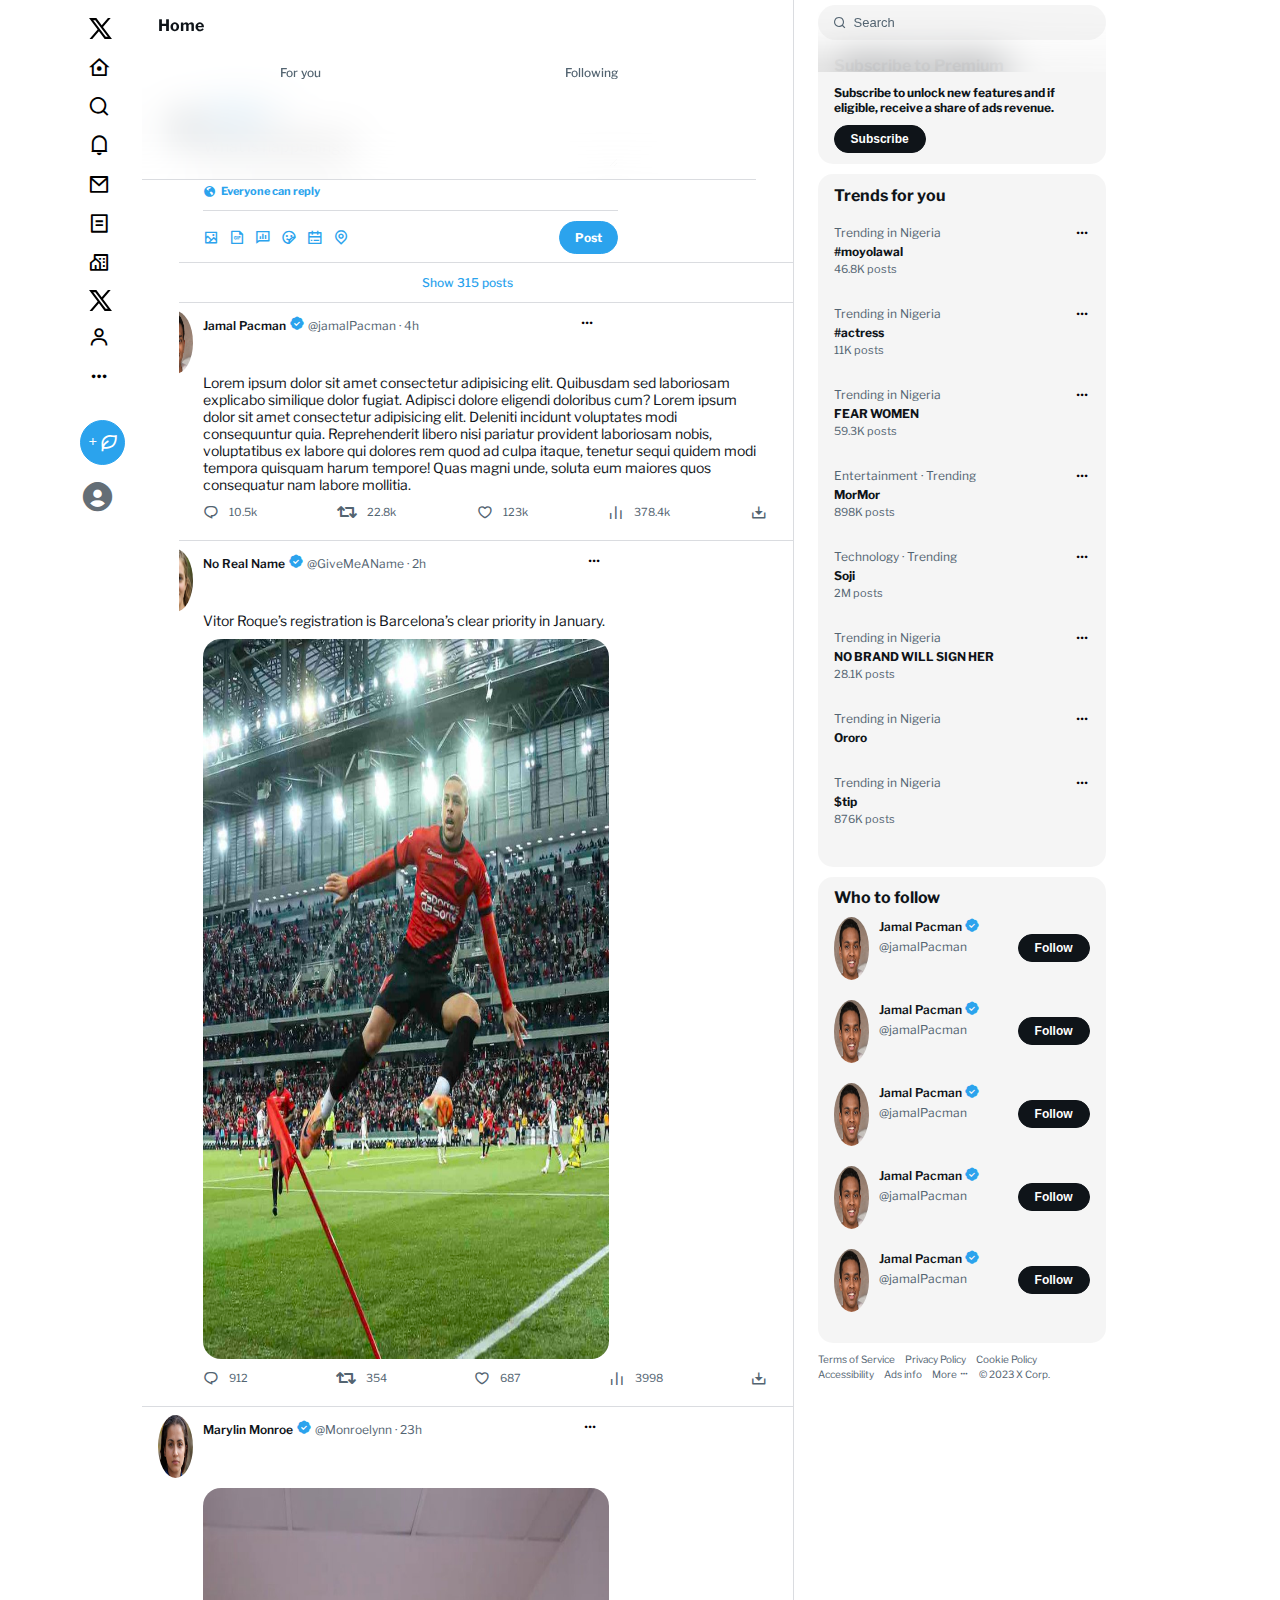
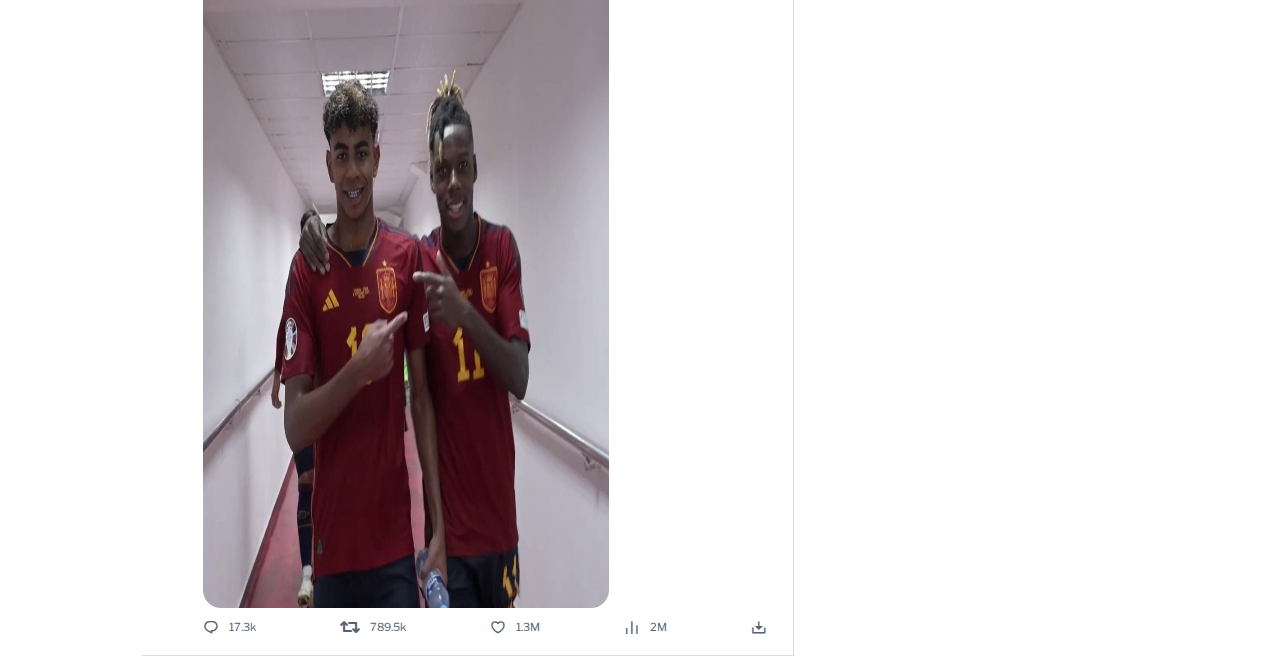
==== commit c7fd678a: "For You and Following Click Commit." ====
--- a/homePage.html
+++ b/homePage.html
@@ -19,6 +19,7 @@
     <div class="homepage">
       <!-- Section 1: Sidebar -->
       <div class="left-sidebar-container">
+          <div class="solid">
         <div class="left-sidebar-content">
           <div class="sidebar-item" id="x-svg">
             <svg xmlns="http://www.w3.org/2000/svg" viewBox="0 0 24 24">
@@ -54,14 +55,15 @@
           </div>
         </div>
       </div>
+      </div>
 
       <!-- Section 2: Main Content -->
       <div class="main-content-container">
         <nav class="main-content-navbar">
           <div class="nav-home-text">Home</div>
           <div class="nav-two-head-options">
-            <span class="feed-option">For you</span>
-            <span class="feed-option">Following</span>
+            <span id="for-you" class="feed-option active" data-target="for-you">For you</span>
+            <span id="following" class="feed-option" data-target="following">Following</span>
           </div>
         </nav>
 
@@ -105,7 +107,529 @@
 
         <div class="unseen-post">Show <span>315</span> posts</div>
 
-        <div class="full-post-container">
+
+              <div class="for-you-post-container">
+                <div class="full-post-container">
+                  <div class="user-handle-container">
+                    <div class="x-dp-wrapper">
+                      <img class="x-dp" src="/images/x-dp.jpg" alt="" />
+                    </div>
+
+                    <div class="acct-opt-and-post-container">
+                      <div class="acct-option-holder">
+                        <div class="user-acct-details">
+
+                          <div class="name-badge">
+                          <span class="user-display-name">Jamal Pacman</span>
+                          <span><i class="bx bxs-badge-check"></i></span>
+                          </div>
+
+                          <div class="user-time">
+                          <span class="username">@jamalPacman</span>
+                          <span class="post-time"> · 4h</span>
+                        </div>
+
+                        </div>
+                        <div class="tweet-opt-icon">
+                          <i class="bx bx-dots-horizontal-rounded"></i>
+                        </div>
+                      </div>
+                    </div>
+                  </div>
+
+                  <div class="tweet-post-like-comm-share-container">
+                    <div class="tweeted-post">
+                      Lorem ipsum dolor sit amet consectetur adipisicing elit. Quibusdam
+                      sed laboriosam explicabo similique dolor fugiat. Adipisci dolore
+                      eligendi doloribus cum? Lorem ipsum dolor sit amet consectetur
+                      adipisicing elit. Deleniti incidunt voluptates modi consequuntur
+                      quia. Reprehenderit libero nisi pariatur provident laboriosam
+                      nobis, voluptatibus ex labore qui dolores rem quod ad culpa
+                      itaque, tenetur sequi quidem modi tempora quisquam harum tempore!
+                      Quas magni unde, soluta eum maiores quos consequatur nam labore
+                      mollitia.
+                    </div>
+
+                    <div class="tweet-like-comm-share">
+                      <div class="individial-icon-numb-wrapper">
+                        <span class="post-icon"><i class="ri-chat-1-line"></i></span>
+                        <span class="post-numb">10.5k</span>
+                      </div>
+                      <div class="individial-icon-numb-wrapper">
+                        <span class="post-icon"><i class="fas fa-retweet"></i></span>
+                        <span class="post-numb">22.8k</span>
+                      </div>
+                      <div class="individial-icon-numb-wrapper">
+                        <span class="post-icon"><i class="ri-heart-3-line"></i></span>
+                        <span class="post-numb">123k</span>
+                      </div>
+                      <div class="individial-icon-numb-wrapper">
+                        <span><i class="ri-bar-chart-line"></i></span>
+                        <span class="post-numb">378.4k</span>
+                      </div>
+                      <div class="individial-icon-numb-wrapper">
+                        <i id="share-icon" class="ri-download-2-line"></i>
+                      </div>
+                    </div>
+                  </div>
+                </div>
+
+                <div class="full-post-container">
+                  <div class="user-handle-container">
+                    <div class="x-dp-wrapper">
+                      <img class="x-dp" src="/images/x-dp-2.jpg" alt="" />
+                    </div>
+
+                    <div class="acct-opt-and-post-container">
+                      <div class="acct-option-holder">
+                        <div class="user-acct-details">
+                          <div class="name-badge">
+                          <span class="user-display-name">No Real Name</span>
+                          <span><i class="bx bxs-badge-check"></i></span>
+                        </div>
+                        <div class="user-time">
+                          <span class="username">@GiveMeAName</span>
+                          <span class="post-time"> · 2h</span>
+                        </div>
+                        </div>
+                        <div class="tweet-opt-icon">
+                          <i class="bx bx-dots-horizontal-rounded"></i>
+                        </div>
+                      </div>
+                    </div>
+                  </div>
+
+                  <div class="tweet-post-like-comm-share-container">
+                    <div class="tweeted-post">
+                      <div class="tweeted-post">
+                        Vitor Roque’s registration is Barcelona’s clear priority in
+                        January.
+                      </div>
+                      <div class="tweet-img-container">
+                        <img
+                          class="tweet-image"
+                          src="/images/full-x-post-image-2.jpg"
+                          alt=""
+                        />
+                      </div>
+                    </div>
+
+                    <div class="tweet-like-comm-share">
+                      <div class="individial-icon-numb-wrapper">
+                        <span class="post-icon"><i class="ri-chat-1-line"></i></span>
+                        <span class="post-numb">912</span>
+                      </div>
+                      <div class="individial-icon-numb-wrapper">
+                        <span class="post-icon"><i class="fas fa-retweet"></i></span>
+                        <span class="post-numb">354</span>
+                      </div>
+                      <div class="individial-icon-numb-wrapper">
+                        <span class="post-icon"><i class="ri-heart-3-line"></i></span>
+                        <span class="post-numb">687</span>
+                      </div>
+                      <div class="individial-icon-numb-wrapper">
+                        <span><i class="ri-bar-chart-line"></i></span>
+                        <span class="post-numb">3998</span>
+                      </div>
+                      <div class="individial-icon-numb-wrapper">
+                        <i id="share-icon" class="ri-download-2-line"></i>
+                      </div>
+                    </div>
+                  </div>
+                </div>
+
+                <div class="full-post-container">
+                  <div class="user-handle-container">
+                    <div class="x-dp-wrapper">
+                      <img class="x-dp" src="/images/x-dp-3.jpg" alt="" />
+                    </div>
+
+                    <div class="acct-opt-and-post-container">
+                      <div class="acct-option-holder">
+                        <div class="user-acct-details">
+
+                          <div class="name-badge">
+                          <span class="user-display-name">Marylin Monroe</span>
+                          <span><i class="bx bxs-badge-check"></i></span>
+                        </div>
+
+                        <div class="user-time">
+                          <span class="username">@Monroelynn</span>
+                          <span class="post-time"> · 23h</span>
+                        </div>
+                        </div>
+                        <div class="tweet-opt-icon">
+                          <i class="bx bx-dots-horizontal-rounded"></i>
+                        </div>
+                      </div>
+                    </div>
+                  </div>
+
+                  <div class="tweet-post-like-comm-share-container">
+                    <div class="tweeted-post">
+                      <div class="tweeted-post"></div>
+                      <div class="tweet-img-container">
+                        <img
+                          class="tweet-image"
+                          src="/images/full-x-post-image-3.jpg"
+                          alt=""
+                        />
+                      </div>
+                    </div>
+
+                    <div class="tweet-like-comm-share">
+                      <div class="individial-icon-numb-wrapper">
+                        <span class="post-icon"><i class="ri-chat-1-line"></i></span>
+                        <span class="post-numb">17.3k</span>
+                      </div>
+                      <div class="individial-icon-numb-wrapper">
+                        <span class="post-icon"><i class="fas fa-retweet"></i></span>
+                        <span class="post-numb">789.5k</span>
+                      </div>
+                      <div class="individial-icon-numb-wrapper">
+                        <span class="post-icon"><i class="ri-heart-3-line"></i></span>
+                        <span class="post-numb">1.3M</span>
+                      </div>
+                      <div class="individial-icon-numb-wrapper">
+                        <span><i class="ri-bar-chart-line"></i></span>
+                        <span class="post-numb">2M</span>
+                      </div>
+                      <div class="individial-icon-numb-wrapper">
+                        <i id="share-icon" class="ri-download-2-line"></i>
+                      </div>
+                    </div>
+                  </div>
+                </div>
+              </div>
+
+
+              <div class="following-post-container">
+
+                <div class="full-post-container">
+                  <div class="user-handle-container">
+                    <div class="x-dp-wrapper">
+                      <img class="x-dp" src="/images/x-dp-2.jpg" alt="" />
+                    </div>
+
+                    <div class="acct-opt-and-post-container">
+                      <div class="acct-option-holder">
+                        <div class="user-acct-details">
+                          <div class="name-badge">
+                          <span class="user-display-name">No Real Name</span>
+                          <span><i class="bx bxs-badge-check"></i></span>
+                        </div>
+                        <div class="user-time">
+                          <span class="username">@GiveMeAName</span>
+                          <span class="post-time"> · 2h</span>
+                        </div>
+                        </div>
+                        <div class="tweet-opt-icon">
+                          <i class="bx bx-dots-horizontal-rounded"></i>
+                        </div>
+                      </div>
+                    </div>
+                  </div>
+
+                  <div class="tweet-post-like-comm-share-container">
+                    <div class="tweeted-post">
+                      <div class="tweeted-post">
+                        Vitor Roque’s registration is Barcelona’s clear priority in
+                        January.
+                      </div>
+                      <div class="tweet-img-container">
+                        <img
+                          class="tweet-image"
+                          src="/images/full-x-post-image-2.jpg"
+                          alt=""
+                        />
+                      </div>
+                    </div>
+
+                    <div class="tweet-like-comm-share">
+                      <div class="individial-icon-numb-wrapper">
+                        <span class="post-icon"><i class="ri-chat-1-line"></i></span>
+                        <span class="post-numb">912</span>
+                      </div>
+                      <div class="individial-icon-numb-wrapper">
+                        <span class="post-icon"><i class="fas fa-retweet"></i></span>
+                        <span class="post-numb">354</span>
+                      </div>
+                      <div class="individial-icon-numb-wrapper">
+                        <span class="post-icon"><i class="ri-heart-3-line"></i></span>
+                        <span class="post-numb">687</span>
+                      </div>
+                      <div class="individial-icon-numb-wrapper">
+                        <span><i class="ri-bar-chart-line"></i></span>
+                        <span class="post-numb">3998</span>
+                      </div>
+                      <div class="individial-icon-numb-wrapper">
+                        <i id="share-icon" class="ri-download-2-line"></i>
+                      </div>
+                    </div>
+                  </div>
+                </div>
+
+                <div class="full-post-container">
+                  <div class="user-handle-container">
+                    <div class="x-dp-wrapper">
+                      <img class="x-dp" src="/images/x-dp.jpg" alt="" />
+                    </div>
+
+                    <div class="acct-opt-and-post-container">
+                      <div class="acct-option-holder">
+                        <div class="user-acct-details">
+
+                          <div class="name-badge">
+                          <span class="user-display-name">Jamal Pacman</span>
+                          <span><i class="bx bxs-badge-check"></i></span>
+                          </div>
+
+                          <div class="user-time">
+                          <span class="username">@jamalPacman</span>
+                          <span class="post-time"> · 4h</span>
+                        </div>
+
+                        </div>
+                        <div class="tweet-opt-icon">
+                          <i class="bx bx-dots-horizontal-rounded"></i>
+                        </div>
+                      </div>
+                    </div>
+                  </div>
+
+                  <div class="tweet-post-like-comm-share-container">
+                    <div class="tweeted-post">
+                      Lorem ipsum dolor sit amet consectetur adipisicing elit. Quibusdam
+                      sed laboriosam explicabo similique dolor fugiat. Adipisci dolore
+                      eligendi doloribus cum? Lorem ipsum dolor sit amet consectetur
+                      adipisicing elit. Deleniti incidunt voluptates modi consequuntur
+                      quia. Reprehenderit libero nisi pariatur provident laboriosam
+                      nobis, voluptatibus ex labore qui dolores rem quod ad culpa
+                      itaque, tenetur sequi quidem modi tempora quisquam harum tempore!
+                      Quas magni unde, soluta eum maiores quos consequatur nam labore
+                      mollitia.
+                    </div>
+
+                    <div class="tweet-like-comm-share">
+                      <div class="individial-icon-numb-wrapper">
+                        <span class="post-icon"><i class="ri-chat-1-line"></i></span>
+                        <span class="post-numb">10.5k</span>
+                      </div>
+                      <div class="individial-icon-numb-wrapper">
+                        <span class="post-icon"><i class="fas fa-retweet"></i></span>
+                        <span class="post-numb">22.8k</span>
+                      </div>
+                      <div class="individial-icon-numb-wrapper">
+                        <span class="post-icon"><i class="ri-heart-3-line"></i></span>
+                        <span class="post-numb">123k</span>
+                      </div>
+                      <div class="individial-icon-numb-wrapper">
+                        <span><i class="ri-bar-chart-line"></i></span>
+                        <span class="post-numb">378.4k</span>
+                      </div>
+                      <div class="individial-icon-numb-wrapper">
+                        <i id="share-icon" class="ri-download-2-line"></i>
+                      </div>
+                    </div>
+                  </div>
+                </div>
+
+                <div class="full-post-container">
+                  <div class="user-handle-container">
+                    <div class="x-dp-wrapper">
+                      <img class="x-dp" src="/images/x-dp.jpg" alt="" />
+                    </div>
+
+                    <div class="acct-opt-and-post-container">
+                      <div class="acct-option-holder">
+                        <div class="user-acct-details">
+
+                          <div class="name-badge">
+                          <span class="user-display-name">Jamal Pacman</span>
+                          <span><i class="bx bxs-badge-check"></i></span>
+                          </div>
+
+                          <div class="user-time">
+                          <span class="username">@jamalPacman</span>
+                          <span class="post-time"> · 4h</span>
+                        </div>
+
+                        </div>
+                        <div class="tweet-opt-icon">
+                          <i class="bx bx-dots-horizontal-rounded"></i>
+                        </div>
+                      </div>
+                    </div>
+                  </div>
+
+                  <div class="tweet-post-like-comm-share-container">
+                    <div class="tweeted-post">
+                      Lorem ipsum dolor sit amet consectetur adipisicing elit. Quibusdam
+                      sed laboriosam explicabo similique dolor fugiat. Adipisci dolore
+                      eligendi doloribus cum? Lorem ipsum dolor sit amet consectetur
+                      adipisicing elit. Deleniti incidunt voluptates modi consequuntur
+                      quia. Reprehenderit libero nisi pariatur provident laboriosam
+                      nobis, voluptatibus ex labore qui dolores rem quod ad culpa
+                      itaque, tenetur sequi quidem modi tempora quisquam harum tempore!
+                      Quas magni unde, soluta eum maiores quos consequatur nam labore
+                      mollitia.
+                    </div>
+
+                    <div class="tweet-like-comm-share">
+                      <div class="individial-icon-numb-wrapper">
+                        <span class="post-icon"><i class="ri-chat-1-line"></i></span>
+                        <span class="post-numb">10.5k</span>
+                      </div>
+                      <div class="individial-icon-numb-wrapper">
+                        <span class="post-icon"><i class="fas fa-retweet"></i></span>
+                        <span class="post-numb">22.8k</span>
+                      </div>
+                      <div class="individial-icon-numb-wrapper">
+                        <span class="post-icon"><i class="ri-heart-3-line"></i></span>
+                        <span class="post-numb">123k</span>
+                      </div>
+                      <div class="individial-icon-numb-wrapper">
+                        <span><i class="ri-bar-chart-line"></i></span>
+                        <span class="post-numb">378.4k</span>
+                      </div>
+                      <div class="individial-icon-numb-wrapper">
+                        <i id="share-icon" class="ri-download-2-line"></i>
+                      </div>
+                    </div>
+                  </div>
+                </div>
+
+                <div class="full-post-container">
+                  <div class="user-handle-container">
+                    <div class="x-dp-wrapper">
+                      <img class="x-dp" src="/images/x-dp-3.jpg" alt="" />
+                    </div>
+
+                    <div class="acct-opt-and-post-container">
+                      <div class="acct-option-holder">
+                        <div class="user-acct-details">
+
+                          <div class="name-badge">
+                          <span class="user-display-name">Marylin Monroe</span>
+                          <span><i class="bx bxs-badge-check"></i></span>
+                        </div>
+
+                        <div class="user-time">
+                          <span class="username">@Monroelynn</span>
+                          <span class="post-time"> · 23h</span>
+                        </div>
+                        </div>
+                        <div class="tweet-opt-icon">
+                          <i class="bx bx-dots-horizontal-rounded"></i>
+                        </div>
+                      </div>
+                    </div>
+                  </div>
+
+                  <div class="tweet-post-like-comm-share-container">
+                    <div class="tweeted-post">
+                      <div class="tweeted-post"></div>
+                      <div class="tweet-img-container">
+                        <img
+                          class="tweet-image"
+                          src="/images/full-x-post-image-3.jpg"
+                          alt=""
+                        />
+                      </div>
+                    </div>
+
+                    <div class="tweet-like-comm-share">
+                      <div class="individial-icon-numb-wrapper">
+                        <span class="post-icon"><i class="ri-chat-1-line"></i></span>
+                        <span class="post-numb">17.3k</span>
+                      </div>
+                      <div class="individial-icon-numb-wrapper">
+                        <span class="post-icon"><i class="fas fa-retweet"></i></span>
+                        <span class="post-numb">789.5k</span>
+                      </div>
+                      <div class="individial-icon-numb-wrapper">
+                        <span class="post-icon"><i class="ri-heart-3-line"></i></span>
+                        <span class="post-numb">1.3M</span>
+                      </div>
+                      <div class="individial-icon-numb-wrapper">
+                        <span><i class="ri-bar-chart-line"></i></span>
+                        <span class="post-numb">2M</span>
+                      </div>
+                      <div class="individial-icon-numb-wrapper">
+                        <i id="share-icon" class="ri-download-2-line"></i>
+                      </div>
+                    </div>
+                  </div>
+                </div>
+
+                <div class="full-post-container">
+                  <div class="user-handle-container">
+                    <div class="x-dp-wrapper">
+                      <img class="x-dp" src="/images/x-dp.jpg" alt="" />
+                    </div>
+
+                    <div class="acct-opt-and-post-container">
+                      <div class="acct-option-holder">
+                        <div class="user-acct-details">
+
+                          <div class="name-badge">
+                          <span class="user-display-name">Jamal Pacman</span>
+                          <span><i class="bx bxs-badge-check"></i></span>
+                          </div>
+
+                          <div class="user-time">
+                          <span class="username">@jamalPacman</span>
+                          <span class="post-time"> · 4h</span>
+                        </div>
+
+                        </div>
+                        <div class="tweet-opt-icon">
+                          <i class="bx bx-dots-horizontal-rounded"></i>
+                        </div>
+                      </div>
+                    </div>
+                  </div>
+
+                  <div class="tweet-post-like-comm-share-container">
+                    <div class="tweeted-post">
+                      Lorem ipsum dolor sit amet consectetur adipisicing elit. Quibusdam
+                      sed laboriosam explicabo similique dolor fugiat. Adipisci dolore
+                      eligendi doloribus cum? Lorem ipsum dolor sit amet consectetur
+                      adipisicing elit. Deleniti incidunt voluptates modi consequuntur
+                      quia. Reprehenderit libero nisi pariatur provident laboriosam
+                      nobis, voluptatibus ex labore qui dolores rem quod ad culpa
+                      itaque, tenetur sequi quidem modi tempora quisquam harum tempore!
+                      Quas magni unde, soluta eum maiores quos consequatur nam labore
+                      mollitia.
+                    </div>
+
+                    <div class="tweet-like-comm-share">
+                      <div class="individial-icon-numb-wrapper">
+                        <span class="post-icon"><i class="ri-chat-1-line"></i></span>
+                        <span class="post-numb">10.5k</span>
+                      </div>
+                      <div class="individial-icon-numb-wrapper">
+                        <span class="post-icon"><i class="fas fa-retweet"></i></span>
+                        <span class="post-numb">22.8k</span>
+                      </div>
+                      <div class="individial-icon-numb-wrapper">
+                        <span class="post-icon"><i class="ri-heart-3-line"></i></span>
+                        <span class="post-numb">123k</span>
+                      </div>
+                      <div class="individial-icon-numb-wrapper">
+                        <span><i class="ri-bar-chart-line"></i></span>
+                        <span class="post-numb">378.4k</span>
+                      </div>
+                      <div class="individial-icon-numb-wrapper">
+                        <i id="share-icon" class="ri-download-2-line"></i>
+                      </div>
+                    </div>
+                  </div>
+                </div>
+              </div>
+
+
+        <!-- <div class="full-post-container">
           <div class="user-handle-container">
             <div class="x-dp-wrapper">
               <img class="x-dp" src="/images/x-dp.jpg" alt="" />
@@ -295,7 +819,262 @@
               </div>
             </div>
           </div>
-        </div>
+        </div> -->
+
+        <!-- <div class="delete-all">
+          <div class="full-post-container">
+            <div class="user-handle-container">
+              <div class="x-dp-wrapper">
+                <img class="x-dp" src="/images/x-dp-3.jpg" alt="" />
+              </div>
+  
+              <div class="acct-opt-and-post-container">
+                <div class="acct-option-holder">
+                  <div class="user-acct-details">
+  
+                    <div class="name-badge">
+                    <span class="user-display-name">Marylin Monroe</span>
+                    <span><i class="bx bxs-badge-check"></i></span>
+                  </div>
+  
+                  <div class="user-time">
+                    <span class="username">@Monroelynn</span>
+                    <span class="post-time"> · 23h</span>
+                  </div>
+                  </div>
+                  <div class="tweet-opt-icon">
+                    <i class="bx bx-dots-horizontal-rounded"></i>
+                  </div>
+                </div>
+              </div>
+            </div>
+  
+            <div class="tweet-post-like-comm-share-container">
+              <div class="tweeted-post">
+                <div class="tweeted-post"></div>
+                <div class="tweet-img-container">
+                  <img
+                    class="tweet-image"
+                    src="/images/full-x-post-image-3.jpg"
+                    alt=""
+                  />
+                </div>
+              </div>
+  
+              <div class="tweet-like-comm-share">
+                <div class="individial-icon-numb-wrapper">
+                  <span class="post-icon"><i class="ri-chat-1-line"></i></span>
+                  <span class="post-numb">17.3k</span>
+                </div>
+                <div class="individial-icon-numb-wrapper">
+                  <span class="post-icon"><i class="fas fa-retweet"></i></span>
+                  <span class="post-numb">789.5k</span>
+                </div>
+                <div class="individial-icon-numb-wrapper">
+                  <span class="post-icon"><i class="ri-heart-3-line"></i></span>
+                  <span class="post-numb">1.3M</span>
+                </div>
+                <div class="individial-icon-numb-wrapper">
+                  <span><i class="ri-bar-chart-line"></i></span>
+                  <span class="post-numb">2M</span>
+                </div>
+                <div class="individial-icon-numb-wrapper">
+                  <i id="share-icon" class="ri-download-2-line"></i>
+                </div>
+              </div>
+            </div>
+          </div>
+
+          <div class="full-post-container">
+            <div class="user-handle-container">
+              <div class="x-dp-wrapper">
+                <img class="x-dp" src="/images/x-dp-3.jpg" alt="" />
+              </div>
+  
+              <div class="acct-opt-and-post-container">
+                <div class="acct-option-holder">
+                  <div class="user-acct-details">
+  
+                    <div class="name-badge">
+                    <span class="user-display-name">Marylin Monroe</span>
+                    <span><i class="bx bxs-badge-check"></i></span>
+                  </div>
+  
+                  <div class="user-time">
+                    <span class="username">@Monroelynn</span>
+                    <span class="post-time"> · 23h</span>
+                  </div>
+                  </div>
+                  <div class="tweet-opt-icon">
+                    <i class="bx bx-dots-horizontal-rounded"></i>
+                  </div>
+                </div>
+              </div>
+            </div>
+  
+            <div class="tweet-post-like-comm-share-container">
+              <div class="tweeted-post">
+                <div class="tweeted-post"></div>
+                <div class="tweet-img-container">
+                  <img
+                    class="tweet-image"
+                    src="/images/full-x-post-image-3.jpg"
+                    alt=""
+                  />
+                </div>
+              </div>
+  
+              <div class="tweet-like-comm-share">
+                <div class="individial-icon-numb-wrapper">
+                  <span class="post-icon"><i class="ri-chat-1-line"></i></span>
+                  <span class="post-numb">17.3k</span>
+                </div>
+                <div class="individial-icon-numb-wrapper">
+                  <span class="post-icon"><i class="fas fa-retweet"></i></span>
+                  <span class="post-numb">789.5k</span>
+                </div>
+                <div class="individial-icon-numb-wrapper">
+                  <span class="post-icon"><i class="ri-heart-3-line"></i></span>
+                  <span class="post-numb">1.3M</span>
+                </div>
+                <div class="individial-icon-numb-wrapper">
+                  <span><i class="ri-bar-chart-line"></i></span>
+                  <span class="post-numb">2M</span>
+                </div>
+                <div class="individial-icon-numb-wrapper">
+                  <i id="share-icon" class="ri-download-2-line"></i>
+                </div>
+              </div>
+            </div>
+          </div>
+
+          <div class="full-post-container">
+            <div class="user-handle-container">
+              <div class="x-dp-wrapper">
+                <img class="x-dp" src="/images/x-dp-3.jpg" alt="" />
+              </div>
+  
+              <div class="acct-opt-and-post-container">
+                <div class="acct-option-holder">
+                  <div class="user-acct-details">
+  
+                    <div class="name-badge">
+                    <span class="user-display-name">Marylin Monroe</span>
+                    <span><i class="bx bxs-badge-check"></i></span>
+                  </div>
+  
+                  <div class="user-time">
+                    <span class="username">@Monroelynn</span>
+                    <span class="post-time"> · 23h</span>
+                  </div>
+                  </div>
+                  <div class="tweet-opt-icon">
+                    <i class="bx bx-dots-horizontal-rounded"></i>
+                  </div>
+                </div>
+              </div>
+            </div>
+  
+            <div class="tweet-post-like-comm-share-container">
+              <div class="tweeted-post">
+                <div class="tweeted-post"></div>
+                <div class="tweet-img-container">
+                  <img
+                    class="tweet-image"
+                    src="/images/full-x-post-image-3.jpg"
+                    alt=""
+                  />
+                </div>
+              </div>
+  
+              <div class="tweet-like-comm-share">
+                <div class="individial-icon-numb-wrapper">
+                  <span class="post-icon"><i class="ri-chat-1-line"></i></span>
+                  <span class="post-numb">17.3k</span>
+                </div>
+                <div class="individial-icon-numb-wrapper">
+                  <span class="post-icon"><i class="fas fa-retweet"></i></span>
+                  <span class="post-numb">789.5k</span>
+                </div>
+                <div class="individial-icon-numb-wrapper">
+                  <span class="post-icon"><i class="ri-heart-3-line"></i></span>
+                  <span class="post-numb">1.3M</span>
+                </div>
+                <div class="individial-icon-numb-wrapper">
+                  <span><i class="ri-bar-chart-line"></i></span>
+                  <span class="post-numb">2M</span>
+                </div>
+                <div class="individial-icon-numb-wrapper">
+                  <i id="share-icon" class="ri-download-2-line"></i>
+                </div>
+              </div>
+            </div>
+          </div>
+
+          <div class="full-post-container">
+            <div class="user-handle-container">
+              <div class="x-dp-wrapper">
+                <img class="x-dp" src="/images/x-dp-3.jpg" alt="" />
+              </div>
+  
+              <div class="acct-opt-and-post-container">
+                <div class="acct-option-holder">
+                  <div class="user-acct-details">
+  
+                    <div class="name-badge">
+                    <span class="user-display-name">Marylin Monroe</span>
+                    <span><i class="bx bxs-badge-check"></i></span>
+                  </div>
+  
+                  <div class="user-time">
+                    <span class="username">@Monroelynn</span>
+                    <span class="post-time"> · 23h</span>
+                  </div>
+                  </div>
+                  <div class="tweet-opt-icon">
+                    <i class="bx bx-dots-horizontal-rounded"></i>
+                  </div>
+                </div>
+              </div>
+            </div>
+  
+            <div class="tweet-post-like-comm-share-container">
+              <div class="tweeted-post">
+                <div class="tweeted-post"></div>
+                <div class="tweet-img-container">
+                  <img
+                    class="tweet-image"
+                    src="/images/full-x-post-image-3.jpg"
+                    alt=""
+                  />
+                </div>
+              </div>
+  
+              <div class="tweet-like-comm-share">
+                <div class="individial-icon-numb-wrapper">
+                  <span class="post-icon"><i class="ri-chat-1-line"></i></span>
+                  <span class="post-numb">17.3k</span>
+                </div>
+                <div class="individial-icon-numb-wrapper">
+                  <span class="post-icon"><i class="fas fa-retweet"></i></span>
+                  <span class="post-numb">789.5k</span>
+                </div>
+                <div class="individial-icon-numb-wrapper">
+                  <span class="post-icon"><i class="ri-heart-3-line"></i></span>
+                  <span class="post-numb">1.3M</span>
+                </div>
+                <div class="individial-icon-numb-wrapper">
+                  <span><i class="ri-bar-chart-line"></i></span>
+                  <span class="post-numb">2M</span>
+                </div>
+                <div class="individial-icon-numb-wrapper">
+                  <i id="share-icon" class="ri-download-2-line"></i>
+                </div>
+              </div>
+            </div>
+          </div>
+        </div> -->
+      
       </div>
 
       <!-- Section 3: Right Sidebar-->
--- a/css/homePageStyle.css
+++ b/css/homePageStyle.css
@@ -12,6 +12,7 @@
 }
 
 .left-sidebar-container {
+  position: fixed;
   width: 14%;
   overflow-y: scroll;
   background-color: #ffffff;
@@ -63,6 +64,7 @@
 }
 
 .main-content-container {
+  margin-left: 142px;
   width: 48%;
   flex-grow: 1;
   background-color: #ffffff;
@@ -71,7 +73,11 @@
 
 
 .main-content-navbar {
+  position: fixed;
+  z-index: 100;
+  backdrop-filter: blur(20px);
   font-family: "Libre Franklin", sans-serif;
+  width: 48%;
   height: 20vh;
   border-bottom: 1px solid #dadce0;
   padding: 1em 1em 0 1em;
@@ -109,6 +115,7 @@
 }
 
 .whats-happening-container {
+  margin-top: 6em;
   display: flex;
   gap: 10px;
   padding: 0.5em 1em;
@@ -336,8 +343,12 @@
 }
 
 .right-sidebar-navbar {
-  margin: 0.3em 0;
+  position: fixed;
+  z-index: 100;
+  backdrop-filter: blur(20px);
+  margin: 0 0 0.5em 0;
   height: 8vh;
+  padding-top: 0.3em;
 }
 
 .search-bar {
@@ -378,7 +389,7 @@
   padding: 0.7em 1em;
   background-color: rgba(209, 207, 207, 0.208);
   border-radius: 15px;
-  margin-bottom: 10px;
+  margin: 45px 0 10px 0;
 }
 
 .bold-sub-head {
@@ -502,8 +513,19 @@
   gap: 2px;
 }
 
+.following-post-container {
+  display: none;
+}
+
+/* @media screen and (max-width: 1206px) {
+  .main-content-container {
+  margin-left: 165px;
+  width: 48%;
+}
+} */
+
+
 @media screen and (max-width: 1000px) {
-
 .user-acct-details {
   display: flex;
   flex-direction: column;
@@ -570,6 +592,10 @@
 }
 
 @media screen and (max-width: 860px) {
+  .main-content-navbar {
+    width: 46.7%;
+  }
+
   .acct-option-holder {
     gap: 190px;
   }
@@ -598,6 +624,14 @@
     gap: 100px;
 
   }
+
+  .acct-option-holder {
+    gap: 150px;
+  }
+
+  .main-content-navbar {
+    width: 46%;
+  }
 }
 
 @media screen and (max-width: 770px) {
@@ -621,9 +655,17 @@
     width: 20em;
     height: 50vh;
   }
+
+  .main-content-navbar {
+    width: 45%;
+  }
 }
 
 @media screen and (max-width: 710px) {
+  .main-content-navbar {
+    width: 100%;
+  }
+
   .right-sidebar {
     display: none;
   }
@@ -633,23 +675,186 @@
   }
 
   .icons-post-btn-container {
-    gap: 240px;
+    gap: 280px;
   }
 
   .name-badge {
     width: 110px;
   } 
+
   .user-acct-details {
-    display: flex;
     align-items: center;
     flex-direction: row;
-    gap: 0;
   }
 
   .user-time {
     display: flex;
   }
-}
+
+  .acct-option-holder {
+    gap: 270px;
+    }
+
+    .tweet-img-container{
+      width: 35em;
+      height: 70vh;
+    }
+}
+
+@media screen and (max-width: 690px) {
+  .acct-option-holder {
+    gap: 120px;
+  }
+}
+
+
+@media screen and (max-width: 660px) {
+  .icons-post-btn-container {
+    gap: 250px;
+  }
+
+  .acct-option-holder {
+    gap: 220px;
+    }
+
+    .tweet-img-container{
+      width: 32em;
+      height: 70vh;
+    }
+}
+
+@media screen and (max-width: 630px) {
+  .acct-option-holder {
+    gap: 200px;
+    }
+
+    .left-sidebar-content {
+      padding: 1em 0.5em 1em 3em;
+    }
+  
+    .left-sidebar-content-ii {
+      padding: 0 1em 1em 2.2em;
+    }
+}
+
+@media screen and (max-width: 600px) {
+  .icons-post-btn-container {
+    gap: 200px;
+  }
+
+  .acct-option-holder {
+    gap: 170px;
+    }
+
+    .tweet-img-container{
+      width: 30em;
+      height: 60vh;
+    }
+}
+
+@media screen and (max-width: 560px) {
+  .tweet-opt-icon {
+    display: none;
+  }
+
+  .icons-post-btn-container {
+    gap: 170px;
+  }
+
+  .tweet-img-container{
+    width: 28em;
+    height: 60vh;
+  }
+
+  .left-sidebar-content {
+    padding: 1em 0.5em 1em 2.5em;
+  }
+
+  .left-sidebar-content-ii {
+    padding: 0 1em 1em 1.8em;
+  }
+}
+
+@media screen and (max-width: 520px) {
+  .left-sidebar-content {
+    padding: 1em 0.5em 1em 2em;
+  }
+
+  .left-sidebar-content-ii {
+    padding: 0 1em 1em 1.5em;
+  }
+
+  .icons-post-btn-container {
+    gap: 130px;
+  }
+
+  .tweet-img-container{
+    width: 25em;
+    height: 60vh;
+  }
+}
+
+@media screen and (max-width: 460px) {
+
+  .nav-two-head-options {
+    display: flex;
+    justify-content: space-around;
+    padding-right: 80px;
+    /* gap: 80px; */
+  }
+
+  .left-sidebar-content {
+    padding: 1em 0.5em 1em 1.5em;
+  }
+
+  .left-sidebar-content-ii {
+    padding: 0 1em 1em 0.8em;
+  }
+
+  .icons-post-btn-container {
+    gap: 90px;
+  }
+
+  .tweet-img-container{
+    width: 22em;
+    height: 60vh;
+  }
+}
+
+@media screen and (max-width: 430px) {
+  .tweet-img-container{
+    width: 20em;
+    height: 60vh;
+  }
+
+  .icons-post-btn-container {
+    gap: 70px;
+  }
+
+  #x-tweet-icon {
+    padding: 6px;
+    width: 40px;
+    height: 40px;
+  }
+}
+
+@media screen and (max-width: 400px) {
+  .icons-post-btn-container {
+    gap: 50px;
+  }
+
+  .individial-icon-numb-wrapper {
+    gap: 5px;
+  }
+
+  .tweet-img-container{
+    width: 18em;
+    height: 50vh;
+  }
+}
+
+
+
 
 
 
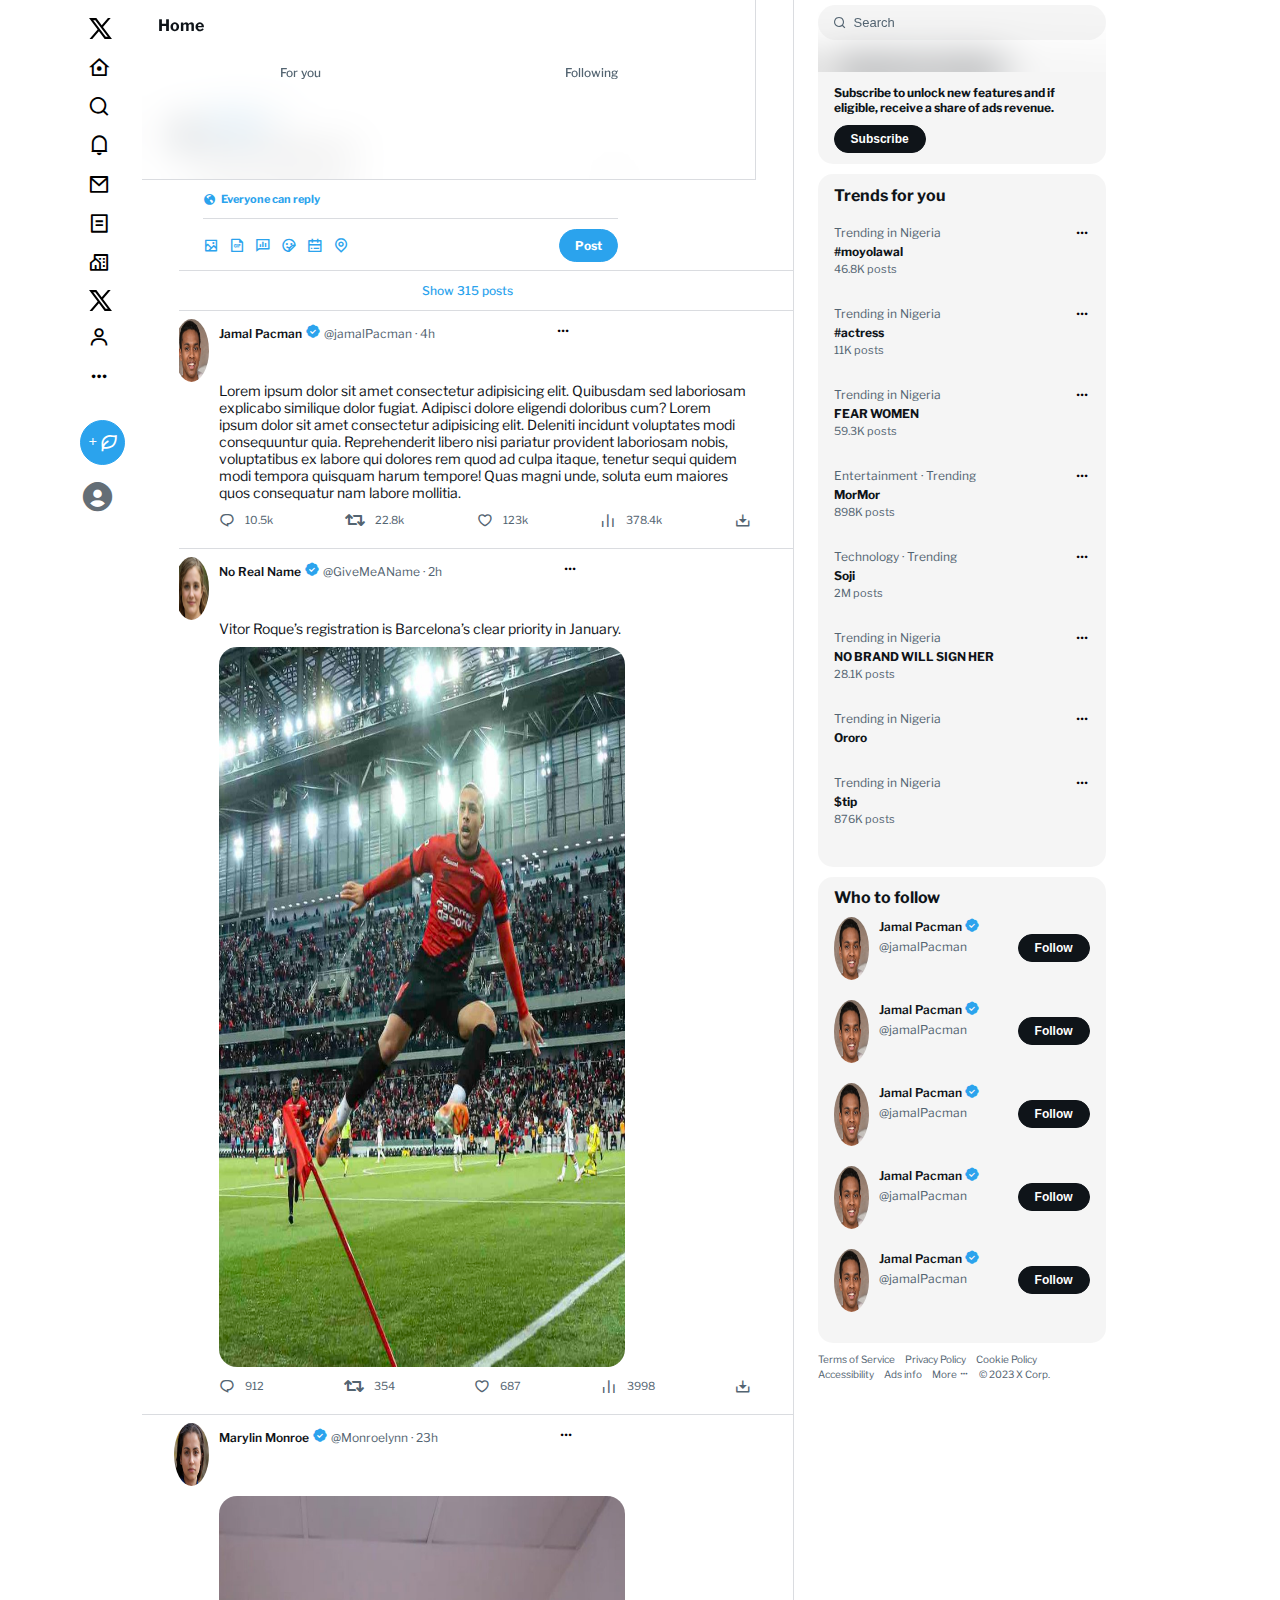
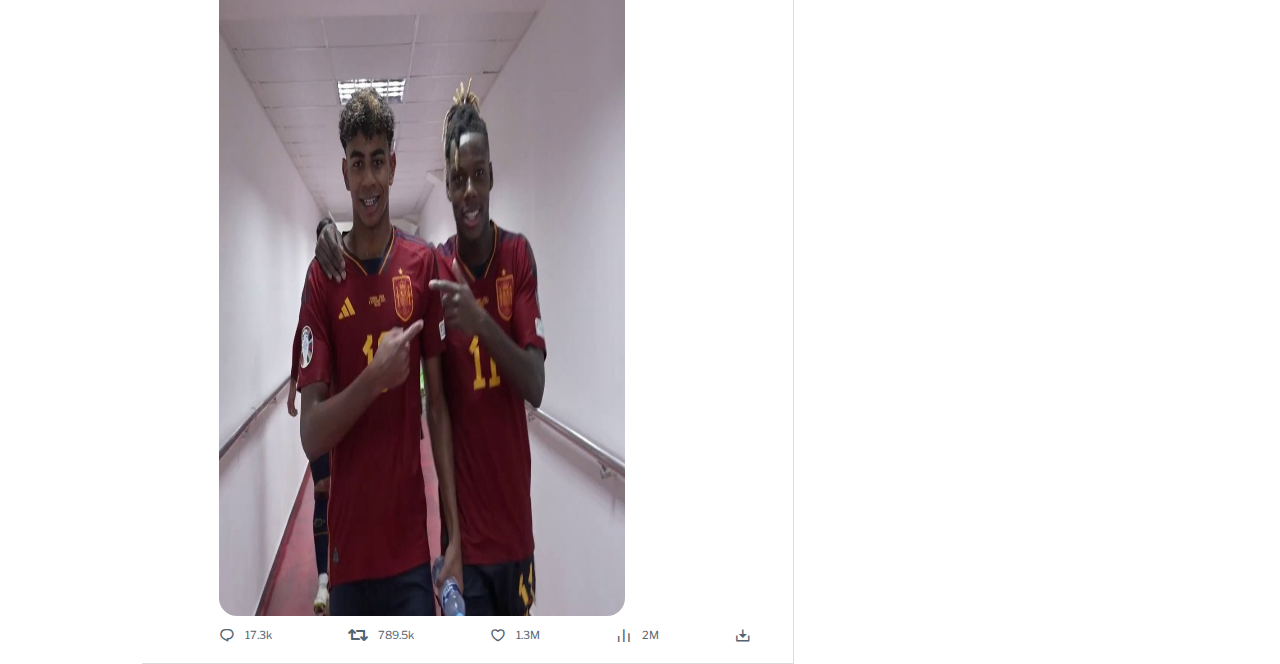
==== commit 8ba48d92: "DB MQ Commit." ====
--- a/homePage.html
+++ b/homePage.html
@@ -19,7 +19,7 @@
     <div class="homepage">
       <!-- Section 1: Sidebar -->
       <div class="left-sidebar-container">
-          <div class="solid">
+          <!-- <div class="solid"> -->
         <div class="left-sidebar-content">
           <div class="sidebar-item" id="x-svg">
             <svg xmlns="http://www.w3.org/2000/svg" viewBox="0 0 24 24">
@@ -54,7 +54,7 @@
             <i class="bx bxs-user-circle"></i>
           </div>
         </div>
-      </div>
+      <!-- </div> -->
       </div>
 
       <!-- Section 2: Main Content -->
@@ -626,6 +626,592 @@
                     </div>
                   </div>
                 </div>
+
+                <div class="full-post-container">
+                  <div class="user-handle-container">
+                    <div class="x-dp-wrapper">
+                      <img class="x-dp" src="/images/x-dp.jpg" alt="" />
+                    </div>
+
+                    <div class="acct-opt-and-post-container">
+                      <div class="acct-option-holder">
+                        <div class="user-acct-details">
+
+                          <div class="name-badge">
+                          <span class="user-display-name">Jamal Pacman</span>
+                          <span><i class="bx bxs-badge-check"></i></span>
+                          </div>
+
+                          <div class="user-time">
+                          <span class="username">@jamalPacman</span>
+                          <span class="post-time"> · 4h</span>
+                        </div>
+
+                        </div>
+                        <div class="tweet-opt-icon">
+                          <i class="bx bx-dots-horizontal-rounded"></i>
+                        </div>
+                      </div>
+                    </div>
+                  </div>
+
+                  <div class="tweet-post-like-comm-share-container">
+                    <div class="tweeted-post">
+                      Lorem ipsum dolor sit amet consectetur adipisicing elit. Quibusdam
+                      sed laboriosam explicabo similique dolor fugiat. Adipisci dolore
+                      eligendi doloribus cum? Lorem ipsum dolor sit amet consectetur
+                      adipisicing elit. Deleniti incidunt voluptates modi consequuntur
+                      quia. Reprehenderit libero nisi pariatur provident laboriosam
+                      nobis, voluptatibus ex labore qui dolores rem quod ad culpa
+                      itaque, tenetur sequi quidem modi tempora quisquam harum tempore!
+                      Quas magni unde, soluta eum maiores quos consequatur nam labore
+                      mollitia.
+                    </div>
+
+                    <div class="tweet-like-comm-share">
+                      <div class="individial-icon-numb-wrapper">
+                        <span class="post-icon"><i class="ri-chat-1-line"></i></span>
+                        <span class="post-numb">10.5k</span>
+                      </div>
+                      <div class="individial-icon-numb-wrapper">
+                        <span class="post-icon"><i class="fas fa-retweet"></i></span>
+                        <span class="post-numb">22.8k</span>
+                      </div>
+                      <div class="individial-icon-numb-wrapper">
+                        <span class="post-icon"><i class="ri-heart-3-line"></i></span>
+                        <span class="post-numb">123k</span>
+                      </div>
+                      <div class="individial-icon-numb-wrapper">
+                        <span><i class="ri-bar-chart-line"></i></span>
+                        <span class="post-numb">378.4k</span>
+                      </div>
+                      <div class="individial-icon-numb-wrapper">
+                        <i id="share-icon" class="ri-download-2-line"></i>
+                      </div>
+                    </div>
+                  </div>
+                </div>
+
+                <div class="full-post-container">
+                  <div class="user-handle-container">
+                    <div class="x-dp-wrapper">
+                      <img class="x-dp" src="/images/x-dp.jpg" alt="" />
+                    </div>
+
+                    <div class="acct-opt-and-post-container">
+                      <div class="acct-option-holder">
+                        <div class="user-acct-details">
+
+                          <div class="name-badge">
+                          <span class="user-display-name">Jamal Pacman</span>
+                          <span><i class="bx bxs-badge-check"></i></span>
+                          </div>
+
+                          <div class="user-time">
+                          <span class="username">@jamalPacman</span>
+                          <span class="post-time"> · 4h</span>
+                        </div>
+
+                        </div>
+                        <div class="tweet-opt-icon">
+                          <i class="bx bx-dots-horizontal-rounded"></i>
+                        </div>
+                      </div>
+                    </div>
+                  </div>
+
+                  <div class="tweet-post-like-comm-share-container">
+                    <div class="tweeted-post">
+                      Lorem ipsum dolor sit amet consectetur adipisicing elit. Quibusdam
+                      sed laboriosam explicabo similique dolor fugiat. Adipisci dolore
+                      eligendi doloribus cum? Lorem ipsum dolor sit amet consectetur
+                      adipisicing elit. Deleniti incidunt voluptates modi consequuntur
+                      quia. Reprehenderit libero nisi pariatur provident laboriosam
+                      nobis, voluptatibus ex labore qui dolores rem quod ad culpa
+                      itaque, tenetur sequi quidem modi tempora quisquam harum tempore!
+                      Quas magni unde, soluta eum maiores quos consequatur nam labore
+                      mollitia.
+                    </div>
+
+                    <div class="tweet-like-comm-share">
+                      <div class="individial-icon-numb-wrapper">
+                        <span class="post-icon"><i class="ri-chat-1-line"></i></span>
+                        <span class="post-numb">10.5k</span>
+                      </div>
+                      <div class="individial-icon-numb-wrapper">
+                        <span class="post-icon"><i class="fas fa-retweet"></i></span>
+                        <span class="post-numb">22.8k</span>
+                      </div>
+                      <div class="individial-icon-numb-wrapper">
+                        <span class="post-icon"><i class="ri-heart-3-line"></i></span>
+                        <span class="post-numb">123k</span>
+                      </div>
+                      <div class="individial-icon-numb-wrapper">
+                        <span><i class="ri-bar-chart-line"></i></span>
+                        <span class="post-numb">378.4k</span>
+                      </div>
+                      <div class="individial-icon-numb-wrapper">
+                        <i id="share-icon" class="ri-download-2-line"></i>
+                      </div>
+                    </div>
+                  </div>
+                </div>
+
+                <div class="full-post-container">
+                  <div class="user-handle-container">
+                    <div class="x-dp-wrapper">
+                      <img class="x-dp" src="/images/x-dp.jpg" alt="" />
+                    </div>
+
+                    <div class="acct-opt-and-post-container">
+                      <div class="acct-option-holder">
+                        <div class="user-acct-details">
+
+                          <div class="name-badge">
+                          <span class="user-display-name">Jamal Pacman</span>
+                          <span><i class="bx bxs-badge-check"></i></span>
+                          </div>
+
+                          <div class="user-time">
+                          <span class="username">@jamalPacman</span>
+                          <span class="post-time"> · 4h</span>
+                        </div>
+
+                        </div>
+                        <div class="tweet-opt-icon">
+                          <i class="bx bx-dots-horizontal-rounded"></i>
+                        </div>
+                      </div>
+                    </div>
+                  </div>
+
+                  <div class="tweet-post-like-comm-share-container">
+                    <div class="tweeted-post">
+                      Lorem ipsum dolor sit amet consectetur adipisicing elit. Quibusdam
+                      sed laboriosam explicabo similique dolor fugiat. Adipisci dolore
+                      eligendi doloribus cum? Lorem ipsum dolor sit amet consectetur
+                      adipisicing elit. Deleniti incidunt voluptates modi consequuntur
+                      quia. Reprehenderit libero nisi pariatur provident laboriosam
+                      nobis, voluptatibus ex labore qui dolores rem quod ad culpa
+                      itaque, tenetur sequi quidem modi tempora quisquam harum tempore!
+                      Quas magni unde, soluta eum maiores quos consequatur nam labore
+                      mollitia.
+                    </div>
+
+                    <div class="tweet-like-comm-share">
+                      <div class="individial-icon-numb-wrapper">
+                        <span class="post-icon"><i class="ri-chat-1-line"></i></span>
+                        <span class="post-numb">10.5k</span>
+                      </div>
+                      <div class="individial-icon-numb-wrapper">
+                        <span class="post-icon"><i class="fas fa-retweet"></i></span>
+                        <span class="post-numb">22.8k</span>
+                      </div>
+                      <div class="individial-icon-numb-wrapper">
+                        <span class="post-icon"><i class="ri-heart-3-line"></i></span>
+                        <span class="post-numb">123k</span>
+                      </div>
+                      <div class="individial-icon-numb-wrapper">
+                        <span><i class="ri-bar-chart-line"></i></span>
+                        <span class="post-numb">378.4k</span>
+                      </div>
+                      <div class="individial-icon-numb-wrapper">
+                        <i id="share-icon" class="ri-download-2-line"></i>
+                      </div>
+                    </div>
+                  </div>
+                </div>
+
+                <div class="full-post-container">
+                  <div class="user-handle-container">
+                    <div class="x-dp-wrapper">
+                      <img class="x-dp" src="/images/x-dp.jpg" alt="" />
+                    </div>
+
+                    <div class="acct-opt-and-post-container">
+                      <div class="acct-option-holder">
+                        <div class="user-acct-details">
+
+                          <div class="name-badge">
+                          <span class="user-display-name">Jamal Pacman</span>
+                          <span><i class="bx bxs-badge-check"></i></span>
+                          </div>
+
+                          <div class="user-time">
+                          <span class="username">@jamalPacman</span>
+                          <span class="post-time"> · 4h</span>
+                        </div>
+
+                        </div>
+                        <div class="tweet-opt-icon">
+                          <i class="bx bx-dots-horizontal-rounded"></i>
+                        </div>
+                      </div>
+                    </div>
+                  </div>
+
+                  <div class="tweet-post-like-comm-share-container">
+                    <div class="tweeted-post">
+                      Lorem ipsum dolor sit amet consectetur adipisicing elit. Quibusdam
+                      sed laboriosam explicabo similique dolor fugiat. Adipisci dolore
+                      eligendi doloribus cum? Lorem ipsum dolor sit amet consectetur
+                      adipisicing elit. Deleniti incidunt voluptates modi consequuntur
+                      quia. Reprehenderit libero nisi pariatur provident laboriosam
+                      nobis, voluptatibus ex labore qui dolores rem quod ad culpa
+                      itaque, tenetur sequi quidem modi tempora quisquam harum tempore!
+                      Quas magni unde, soluta eum maiores quos consequatur nam labore
+                      mollitia.
+                    </div>
+
+                    <div class="tweet-like-comm-share">
+                      <div class="individial-icon-numb-wrapper">
+                        <span class="post-icon"><i class="ri-chat-1-line"></i></span>
+                        <span class="post-numb">10.5k</span>
+                      </div>
+                      <div class="individial-icon-numb-wrapper">
+                        <span class="post-icon"><i class="fas fa-retweet"></i></span>
+                        <span class="post-numb">22.8k</span>
+                      </div>
+                      <div class="individial-icon-numb-wrapper">
+                        <span class="post-icon"><i class="ri-heart-3-line"></i></span>
+                        <span class="post-numb">123k</span>
+                      </div>
+                      <div class="individial-icon-numb-wrapper">
+                        <span><i class="ri-bar-chart-line"></i></span>
+                        <span class="post-numb">378.4k</span>
+                      </div>
+                      <div class="individial-icon-numb-wrapper">
+                        <i id="share-icon" class="ri-download-2-line"></i>
+                      </div>
+                    </div>
+                  </div>
+                </div>
+
+                <div class="full-post-container">
+                  <div class="user-handle-container">
+                    <div class="x-dp-wrapper">
+                      <img class="x-dp" src="/images/x-dp.jpg" alt="" />
+                    </div>
+
+                    <div class="acct-opt-and-post-container">
+                      <div class="acct-option-holder">
+                        <div class="user-acct-details">
+
+                          <div class="name-badge">
+                          <span class="user-display-name">Jamal Pacman</span>
+                          <span><i class="bx bxs-badge-check"></i></span>
+                          </div>
+
+                          <div class="user-time">
+                          <span class="username">@jamalPacman</span>
+                          <span class="post-time"> · 4h</span>
+                        </div>
+
+                        </div>
+                        <div class="tweet-opt-icon">
+                          <i class="bx bx-dots-horizontal-rounded"></i>
+                        </div>
+                      </div>
+                    </div>
+                  </div>
+
+                  <div class="tweet-post-like-comm-share-container">
+                    <div class="tweeted-post">
+                      Lorem ipsum dolor sit amet consectetur adipisicing elit. Quibusdam
+                      sed laboriosam explicabo similique dolor fugiat. Adipisci dolore
+                      eligendi doloribus cum? Lorem ipsum dolor sit amet consectetur
+                      adipisicing elit. Deleniti incidunt voluptates modi consequuntur
+                      quia. Reprehenderit libero nisi pariatur provident laboriosam
+                      nobis, voluptatibus ex labore qui dolores rem quod ad culpa
+                      itaque, tenetur sequi quidem modi tempora quisquam harum tempore!
+                      Quas magni unde, soluta eum maiores quos consequatur nam labore
+                      mollitia.
+                    </div>
+
+                    <div class="tweet-like-comm-share">
+                      <div class="individial-icon-numb-wrapper">
+                        <span class="post-icon"><i class="ri-chat-1-line"></i></span>
+                        <span class="post-numb">10.5k</span>
+                      </div>
+                      <div class="individial-icon-numb-wrapper">
+                        <span class="post-icon"><i class="fas fa-retweet"></i></span>
+                        <span class="post-numb">22.8k</span>
+                      </div>
+                      <div class="individial-icon-numb-wrapper">
+                        <span class="post-icon"><i class="ri-heart-3-line"></i></span>
+                        <span class="post-numb">123k</span>
+                      </div>
+                      <div class="individial-icon-numb-wrapper">
+                        <span><i class="ri-bar-chart-line"></i></span>
+                        <span class="post-numb">378.4k</span>
+                      </div>
+                      <div class="individial-icon-numb-wrapper">
+                        <i id="share-icon" class="ri-download-2-line"></i>
+                      </div>
+                    </div>
+                  </div>
+                </div>
+
+                <div class="full-post-container">
+                  <div class="user-handle-container">
+                    <div class="x-dp-wrapper">
+                      <img class="x-dp" src="/images/x-dp.jpg" alt="" />
+                    </div>
+
+                    <div class="acct-opt-and-post-container">
+                      <div class="acct-option-holder">
+                        <div class="user-acct-details">
+
+                          <div class="name-badge">
+                          <span class="user-display-name">Jamal Pacman</span>
+                          <span><i class="bx bxs-badge-check"></i></span>
+                          </div>
+
+                          <div class="user-time">
+                          <span class="username">@jamalPacman</span>
+                          <span class="post-time"> · 4h</span>
+                        </div>
+
+                        </div>
+                        <div class="tweet-opt-icon">
+                          <i class="bx bx-dots-horizontal-rounded"></i>
+                        </div>
+                      </div>
+                    </div>
+                  </div>
+
+                  <div class="tweet-post-like-comm-share-container">
+                    <div class="tweeted-post">
+                      Lorem ipsum dolor sit amet consectetur adipisicing elit. Quibusdam
+                      sed laboriosam explicabo similique dolor fugiat. Adipisci dolore
+                      eligendi doloribus cum? Lorem ipsum dolor sit amet consectetur
+                      adipisicing elit. Deleniti incidunt voluptates modi consequuntur
+                      quia. Reprehenderit libero nisi pariatur provident laboriosam
+                      nobis, voluptatibus ex labore qui dolores rem quod ad culpa
+                      itaque, tenetur sequi quidem modi tempora quisquam harum tempore!
+                      Quas magni unde, soluta eum maiores quos consequatur nam labore
+                      mollitia.
+                    </div>
+
+                    <div class="tweet-like-comm-share">
+                      <div class="individial-icon-numb-wrapper">
+                        <span class="post-icon"><i class="ri-chat-1-line"></i></span>
+                        <span class="post-numb">10.5k</span>
+                      </div>
+                      <div class="individial-icon-numb-wrapper">
+                        <span class="post-icon"><i class="fas fa-retweet"></i></span>
+                        <span class="post-numb">22.8k</span>
+                      </div>
+                      <div class="individial-icon-numb-wrapper">
+                        <span class="post-icon"><i class="ri-heart-3-line"></i></span>
+                        <span class="post-numb">123k</span>
+                      </div>
+                      <div class="individial-icon-numb-wrapper">
+                        <span><i class="ri-bar-chart-line"></i></span>
+                        <span class="post-numb">378.4k</span>
+                      </div>
+                      <div class="individial-icon-numb-wrapper">
+                        <i id="share-icon" class="ri-download-2-line"></i>
+                      </div>
+                    </div>
+                  </div>
+                </div>
+
+                <div class="full-post-container">
+                  <div class="user-handle-container">
+                    <div class="x-dp-wrapper">
+                      <img class="x-dp" src="/images/x-dp.jpg" alt="" />
+                    </div>
+
+                    <div class="acct-opt-and-post-container">
+                      <div class="acct-option-holder">
+                        <div class="user-acct-details">
+
+                          <div class="name-badge">
+                          <span class="user-display-name">Jamal Pacman</span>
+                          <span><i class="bx bxs-badge-check"></i></span>
+                          </div>
+
+                          <div class="user-time">
+                          <span class="username">@jamalPacman</span>
+                          <span class="post-time"> · 4h</span>
+                        </div>
+
+                        </div>
+                        <div class="tweet-opt-icon">
+                          <i class="bx bx-dots-horizontal-rounded"></i>
+                        </div>
+                      </div>
+                    </div>
+                  </div>
+
+                  <div class="tweet-post-like-comm-share-container">
+                    <div class="tweeted-post">
+                      Lorem ipsum dolor sit amet consectetur adipisicing elit. Quibusdam
+                      sed laboriosam explicabo similique dolor fugiat. Adipisci dolore
+                      eligendi doloribus cum? Lorem ipsum dolor sit amet consectetur
+                      adipisicing elit. Deleniti incidunt voluptates modi consequuntur
+                      quia. Reprehenderit libero nisi pariatur provident laboriosam
+                      nobis, voluptatibus ex labore qui dolores rem quod ad culpa
+                      itaque, tenetur sequi quidem modi tempora quisquam harum tempore!
+                      Quas magni unde, soluta eum maiores quos consequatur nam labore
+                      mollitia.
+                    </div>
+
+                    <div class="tweet-like-comm-share">
+                      <div class="individial-icon-numb-wrapper">
+                        <span class="post-icon"><i class="ri-chat-1-line"></i></span>
+                        <span class="post-numb">10.5k</span>
+                      </div>
+                      <div class="individial-icon-numb-wrapper">
+                        <span class="post-icon"><i class="fas fa-retweet"></i></span>
+                        <span class="post-numb">22.8k</span>
+                      </div>
+                      <div class="individial-icon-numb-wrapper">
+                        <span class="post-icon"><i class="ri-heart-3-line"></i></span>
+                        <span class="post-numb">123k</span>
+                      </div>
+                      <div class="individial-icon-numb-wrapper">
+                        <span><i class="ri-bar-chart-line"></i></span>
+                        <span class="post-numb">378.4k</span>
+                      </div>
+                      <div class="individial-icon-numb-wrapper">
+                        <i id="share-icon" class="ri-download-2-line"></i>
+                      </div>
+                    </div>
+                  </div>
+                </div>
+
+                <div class="full-post-container">
+                  <div class="user-handle-container">
+                    <div class="x-dp-wrapper">
+                      <img class="x-dp" src="/images/x-dp.jpg" alt="" />
+                    </div>
+
+                    <div class="acct-opt-and-post-container">
+                      <div class="acct-option-holder">
+                        <div class="user-acct-details">
+
+                          <div class="name-badge">
+                          <span class="user-display-name">Jamal Pacman</span>
+                          <span><i class="bx bxs-badge-check"></i></span>
+                          </div>
+
+                          <div class="user-time">
+                          <span class="username">@jamalPacman</span>
+                          <span class="post-time"> · 4h</span>
+                        </div>
+
+                        </div>
+                        <div class="tweet-opt-icon">
+                          <i class="bx bx-dots-horizontal-rounded"></i>
+                        </div>
+                      </div>
+                    </div>
+                  </div>
+
+                  <div class="tweet-post-like-comm-share-container">
+                    <div class="tweeted-post">
+                      Lorem ipsum dolor sit amet consectetur adipisicing elit. Quibusdam
+                      sed laboriosam explicabo similique dolor fugiat. Adipisci dolore
+                      eligendi doloribus cum? Lorem ipsum dolor sit amet consectetur
+                      adipisicing elit. Deleniti incidunt voluptates modi consequuntur
+                      quia. Reprehenderit libero nisi pariatur provident laboriosam
+                      nobis, voluptatibus ex labore qui dolores rem quod ad culpa
+                      itaque, tenetur sequi quidem modi tempora quisquam harum tempore!
+                      Quas magni unde, soluta eum maiores quos consequatur nam labore
+                      mollitia.
+                    </div>
+
+                    <div class="tweet-like-comm-share">
+                      <div class="individial-icon-numb-wrapper">
+                        <span class="post-icon"><i class="ri-chat-1-line"></i></span>
+                        <span class="post-numb">10.5k</span>
+                      </div>
+                      <div class="individial-icon-numb-wrapper">
+                        <span class="post-icon"><i class="fas fa-retweet"></i></span>
+                        <span class="post-numb">22.8k</span>
+                      </div>
+                      <div class="individial-icon-numb-wrapper">
+                        <span class="post-icon"><i class="ri-heart-3-line"></i></span>
+                        <span class="post-numb">123k</span>
+                      </div>
+                      <div class="individial-icon-numb-wrapper">
+                        <span><i class="ri-bar-chart-line"></i></span>
+                        <span class="post-numb">378.4k</span>
+                      </div>
+                      <div class="individial-icon-numb-wrapper">
+                        <i id="share-icon" class="ri-download-2-line"></i>
+                      </div>
+                    </div>
+                  </div>
+                </div>
+
+                <div class="full-post-container">
+                  <div class="user-handle-container">
+                    <div class="x-dp-wrapper">
+                      <img class="x-dp" src="/images/x-dp.jpg" alt="" />
+                    </div>
+
+                    <div class="acct-opt-and-post-container">
+                      <div class="acct-option-holder">
+                        <div class="user-acct-details">
+
+                          <div class="name-badge">
+                          <span class="user-display-name">Jamal Pacman</span>
+                          <span><i class="bx bxs-badge-check"></i></span>
+                          </div>
+
+                          <div class="user-time">
+                          <span class="username">@jamalPacman</span>
+                          <span class="post-time"> · 4h</span>
+                        </div>
+
+                        </div>
+                        <div class="tweet-opt-icon">
+                          <i class="bx bx-dots-horizontal-rounded"></i>
+                        </div>
+                      </div>
+                    </div>
+                  </div>
+
+                  <div class="tweet-post-like-comm-share-container">
+                    <div class="tweeted-post">
+                      Lorem ipsum dolor sit amet consectetur adipisicing elit. Quibusdam
+                      sed laboriosam explicabo similique dolor fugiat. Adipisci dolore
+                      eligendi doloribus cum? Lorem ipsum dolor sit amet consectetur
+                      adipisicing elit. Deleniti incidunt voluptates modi consequuntur
+                      quia. Reprehenderit libero nisi pariatur provident laboriosam
+                      nobis, voluptatibus ex labore qui dolores rem quod ad culpa
+                      itaque, tenetur sequi quidem modi tempora quisquam harum tempore!
+                      Quas magni unde, soluta eum maiores quos consequatur nam labore
+                      mollitia.
+                    </div>
+
+                    <div class="tweet-like-comm-share">
+                      <div class="individial-icon-numb-wrapper">
+                        <span class="post-icon"><i class="ri-chat-1-line"></i></span>
+                        <span class="post-numb">10.5k</span>
+                      </div>
+                      <div class="individial-icon-numb-wrapper">
+                        <span class="post-icon"><i class="fas fa-retweet"></i></span>
+                        <span class="post-numb">22.8k</span>
+                      </div>
+                      <div class="individial-icon-numb-wrapper">
+                        <span class="post-icon"><i class="ri-heart-3-line"></i></span>
+                        <span class="post-numb">123k</span>
+                      </div>
+                      <div class="individial-icon-numb-wrapper">
+                        <span><i class="ri-bar-chart-line"></i></span>
+                        <span class="post-numb">378.4k</span>
+                      </div>
+                      <div class="individial-icon-numb-wrapper">
+                        <i id="share-icon" class="ri-download-2-line"></i>
+                      </div>
+                    </div>
+                  </div>
+                </div>
+      
               </div>
 
 
@@ -1290,6 +1876,7 @@
             <span>© 2023 X Corp.</span>
           </div>
         </div>
+        <!-- <div class="end-of-right-sidebar"></div> -->
       </div>
     </div>
 
--- a/css/homePageStyle.css
+++ b/css/homePageStyle.css
@@ -71,15 +71,15 @@
   border-right: 1px solid #dadce0;
 }
 
-
 .main-content-navbar {
   position: fixed;
-  z-index: 100;
+  /* z-index: 100; */
   backdrop-filter: blur(20px);
   font-family: "Libre Franklin", sans-serif;
   width: 48%;
   height: 20vh;
-  border-bottom: 1px solid #dadce0;
+  border-bottom: 0.5px solid #dadce0;
+  border-right: 0.5px solid #dadce0;
   padding: 1em 1em 0 1em;
 }
 
@@ -115,7 +115,7 @@
 }
 
 .whats-happening-container {
-  margin-top: 6em;
+  margin-top: 6.5em;
   display: flex;
   gap: 10px;
   padding: 0.5em 1em;
@@ -222,7 +222,7 @@
 }
 
 .full-post-container {
-  padding: 0.5em 1em;
+  padding: 0.5em 2em;
   border-bottom: 1px solid #dadce0;
 }
 
@@ -242,16 +242,10 @@
   gap: 10px;
 }
 
-/* .name-badge {
-  display: flex;
-  align-items: center;
-  gap: 3px;
-} */
-
 .acct-option-holder {
   padding-top: 4px;
   display: flex;
-  gap: 160px;
+  gap: 120px;
 }
 
 .user-acct-details {
@@ -337,9 +331,10 @@
 }
 
 .right-sidebar {
+  height: fit-content;
   width: 38%;
   background-color: #ffffff;
-  padding: 0 2.2em 0 1.5em;
+  padding: 0 2.2em 2em 1.5em;
 }
 
 .right-sidebar-navbar {
@@ -483,7 +478,6 @@
 .img-acct-container {
   display: flex;
   gap: 10px;
-
 }
 
 .account-follow-btn-container {
@@ -517,31 +511,41 @@
   display: none;
 }
 
-/* @media screen and (max-width: 1206px) {
+/* @media screen and (max-width: 1200px) {
   .main-content-container {
-  margin-left: 165px;
-  width: 48%;
-}
+    
+}
+
+.whats-happening-container {
+  
+}
+
+.acct-option-holder {
+  
+}
+
+.user-acct-details {
+  
+}
+
 } */
 
-
 @media screen and (max-width: 1000px) {
-.user-acct-details {
-  display: flex;
-  flex-direction: column;
-  margin-bottom: 10px;
-}
-
-.acct-option-holder {
-  width: 100%;
-  display: flex;
-  gap: 250px;
-}
-
+  .user-acct-details {
+    display: flex;
+    flex-direction: column;
+    margin-bottom: 10px;
+  }
+
+  .acct-option-holder {
+    width: 100%;
+    display: flex;
+    gap: 250px;
+  }
 }
 
 @media screen and (max-width: 980px) {
-  .tweet-img-container{
+  .tweet-img-container {
     width: 27em;
     height: 60vh;
   }
@@ -552,19 +556,17 @@
 }
 
 @media screen and (max-width: 930px) {
-
-  .tweet-img-container{
+  .tweet-img-container {
     width: 25em;
-  } 
-
-.acct-option-holder {
-  gap: 200px;
-  }
-
-.name-badge {
-  width: 120px;
-}
-  
+  }
+
+  .acct-option-holder {
+    gap: 200px;
+  }
+
+  .name-badge {
+    width: 120px;
+  }
 }
 
 @media screen and (max-width: 900px) {
@@ -580,7 +582,7 @@
     border-left: 1px solid #dadce0;
   }
 
-  .tweet-img-container{
+  .tweet-img-container {
     width: 23em;
     height: 60vh;
   }
@@ -613,16 +615,14 @@
   }
 }
 
-
 @media screen and (max-width: 810px) {
-  .tweet-img-container{
+  .tweet-img-container {
     width: 22em;
     height: 50vh;
   }
 
   .icons-post-btn-container {
     gap: 100px;
-
   }
 
   .acct-option-holder {
@@ -651,7 +651,7 @@
     gap: 140px;
   }
 
-  .tweet-img-container{
+  .tweet-img-container {
     width: 20em;
     height: 50vh;
   }
@@ -680,7 +680,7 @@
 
   .name-badge {
     width: 110px;
-  } 
+  }
 
   .user-acct-details {
     align-items: center;
@@ -693,12 +693,12 @@
 
   .acct-option-holder {
     gap: 270px;
-    }
-
-    .tweet-img-container{
-      width: 35em;
-      height: 70vh;
-    }
+  }
+
+  .tweet-img-container {
+    width: 35em;
+    height: 70vh;
+  }
 }
 
 @media screen and (max-width: 690px) {
@@ -707,7 +707,6 @@
   }
 }
 
-
 @media screen and (max-width: 660px) {
   .icons-post-btn-container {
     gap: 250px;
@@ -715,26 +714,26 @@
 
   .acct-option-holder {
     gap: 220px;
-    }
-
-    .tweet-img-container{
-      width: 32em;
-      height: 70vh;
-    }
+  }
+
+  .tweet-img-container {
+    width: 32em;
+    height: 70vh;
+  }
 }
 
 @media screen and (max-width: 630px) {
   .acct-option-holder {
     gap: 200px;
-    }
-
-    .left-sidebar-content {
-      padding: 1em 0.5em 1em 3em;
-    }
-  
-    .left-sidebar-content-ii {
-      padding: 0 1em 1em 2.2em;
-    }
+  }
+
+  .left-sidebar-content {
+    padding: 1em 0.5em 1em 3em;
+  }
+
+  .left-sidebar-content-ii {
+    padding: 0 1em 1em 2.2em;
+  }
 }
 
 @media screen and (max-width: 600px) {
@@ -744,12 +743,12 @@
 
   .acct-option-holder {
     gap: 170px;
-    }
-
-    .tweet-img-container{
-      width: 30em;
-      height: 60vh;
-    }
+  }
+
+  .tweet-img-container {
+    width: 30em;
+    height: 60vh;
+  }
 }
 
 @media screen and (max-width: 560px) {
@@ -761,7 +760,7 @@
     gap: 170px;
   }
 
-  .tweet-img-container{
+  .tweet-img-container {
     width: 28em;
     height: 60vh;
   }
@@ -788,14 +787,13 @@
     gap: 130px;
   }
 
-  .tweet-img-container{
+  .tweet-img-container {
     width: 25em;
     height: 60vh;
   }
 }
 
 @media screen and (max-width: 460px) {
-
   .nav-two-head-options {
     display: flex;
     justify-content: space-around;
@@ -815,14 +813,14 @@
     gap: 90px;
   }
 
-  .tweet-img-container{
+  .tweet-img-container {
     width: 22em;
     height: 60vh;
   }
 }
 
 @media screen and (max-width: 430px) {
-  .tweet-img-container{
+  .tweet-img-container {
     width: 20em;
     height: 60vh;
   }
@@ -847,18 +845,11 @@
     gap: 5px;
   }
 
-  .tweet-img-container{
+  .tweet-img-container {
     width: 18em;
     height: 50vh;
   }
 }
 
-
-
-
-
-
-
-
 /* font-family: 'Libre Franklin', sans-serif; */
 /* #dadce0 */
